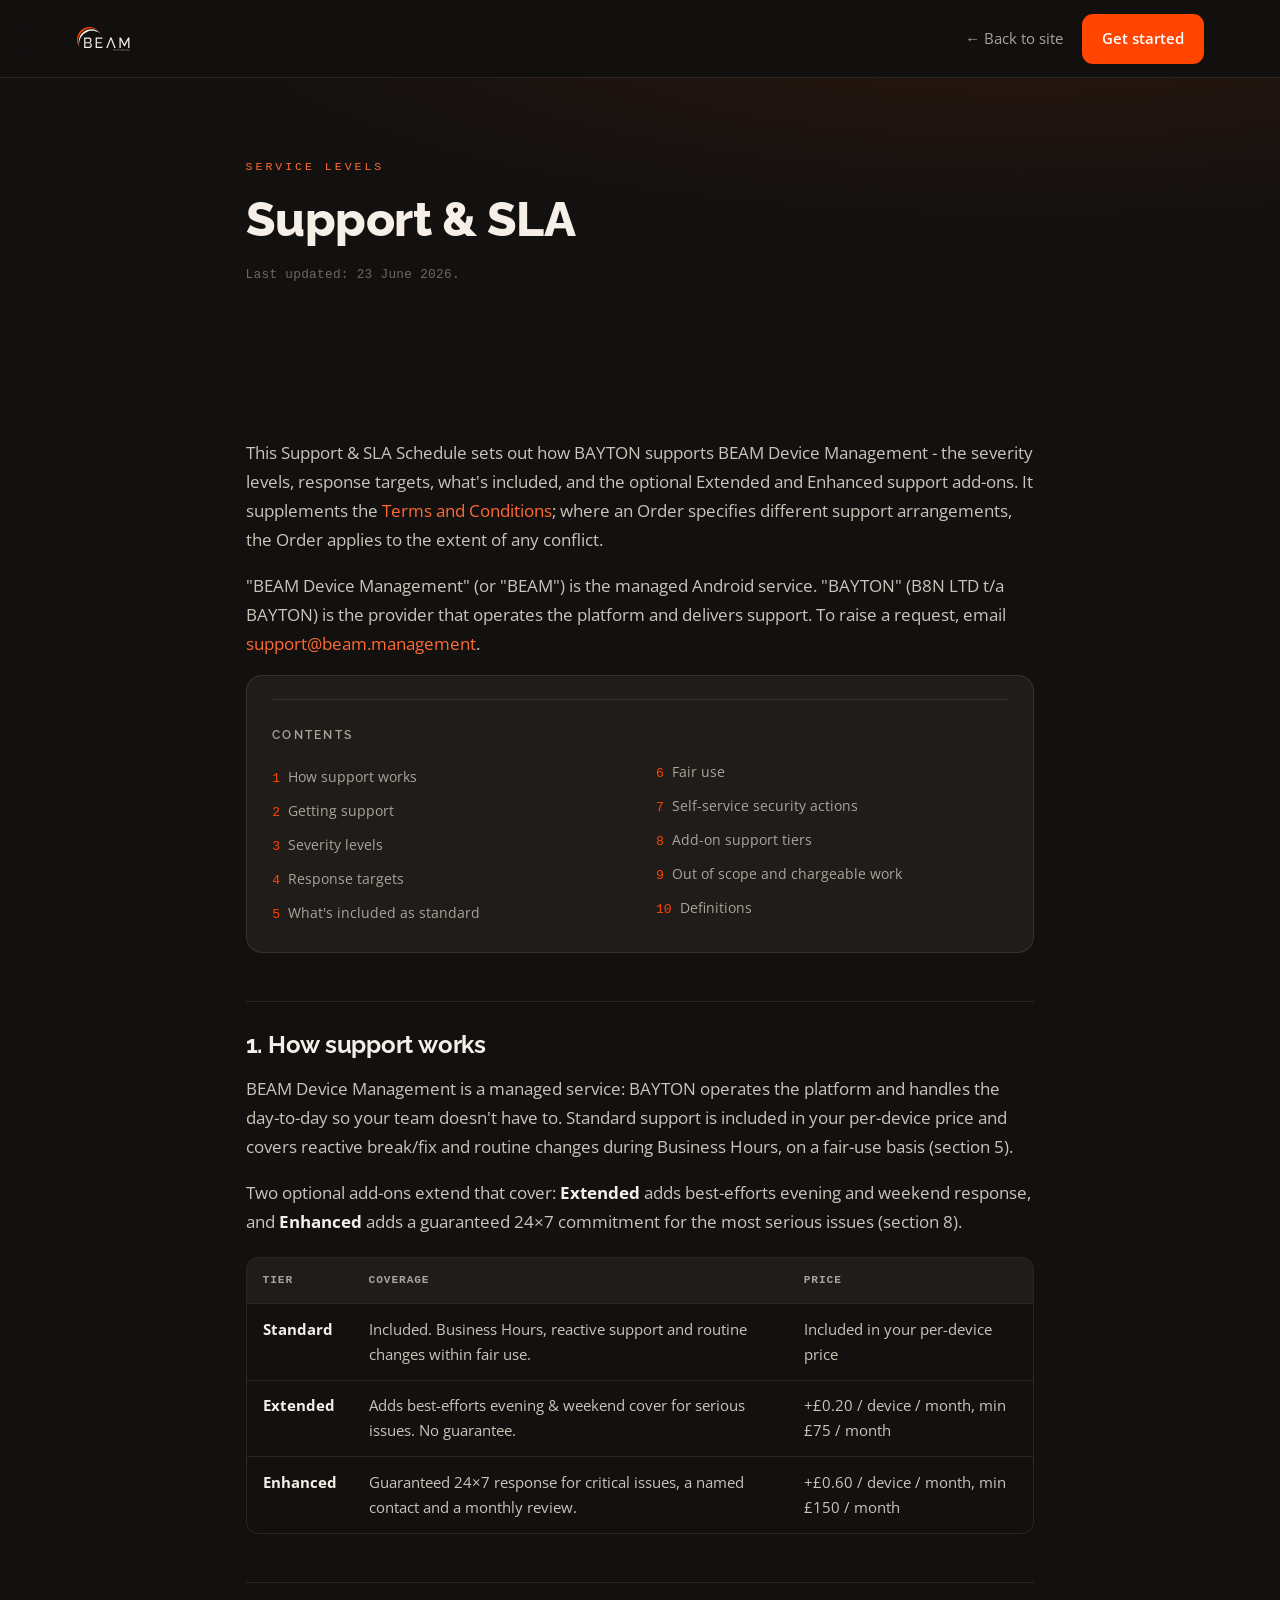
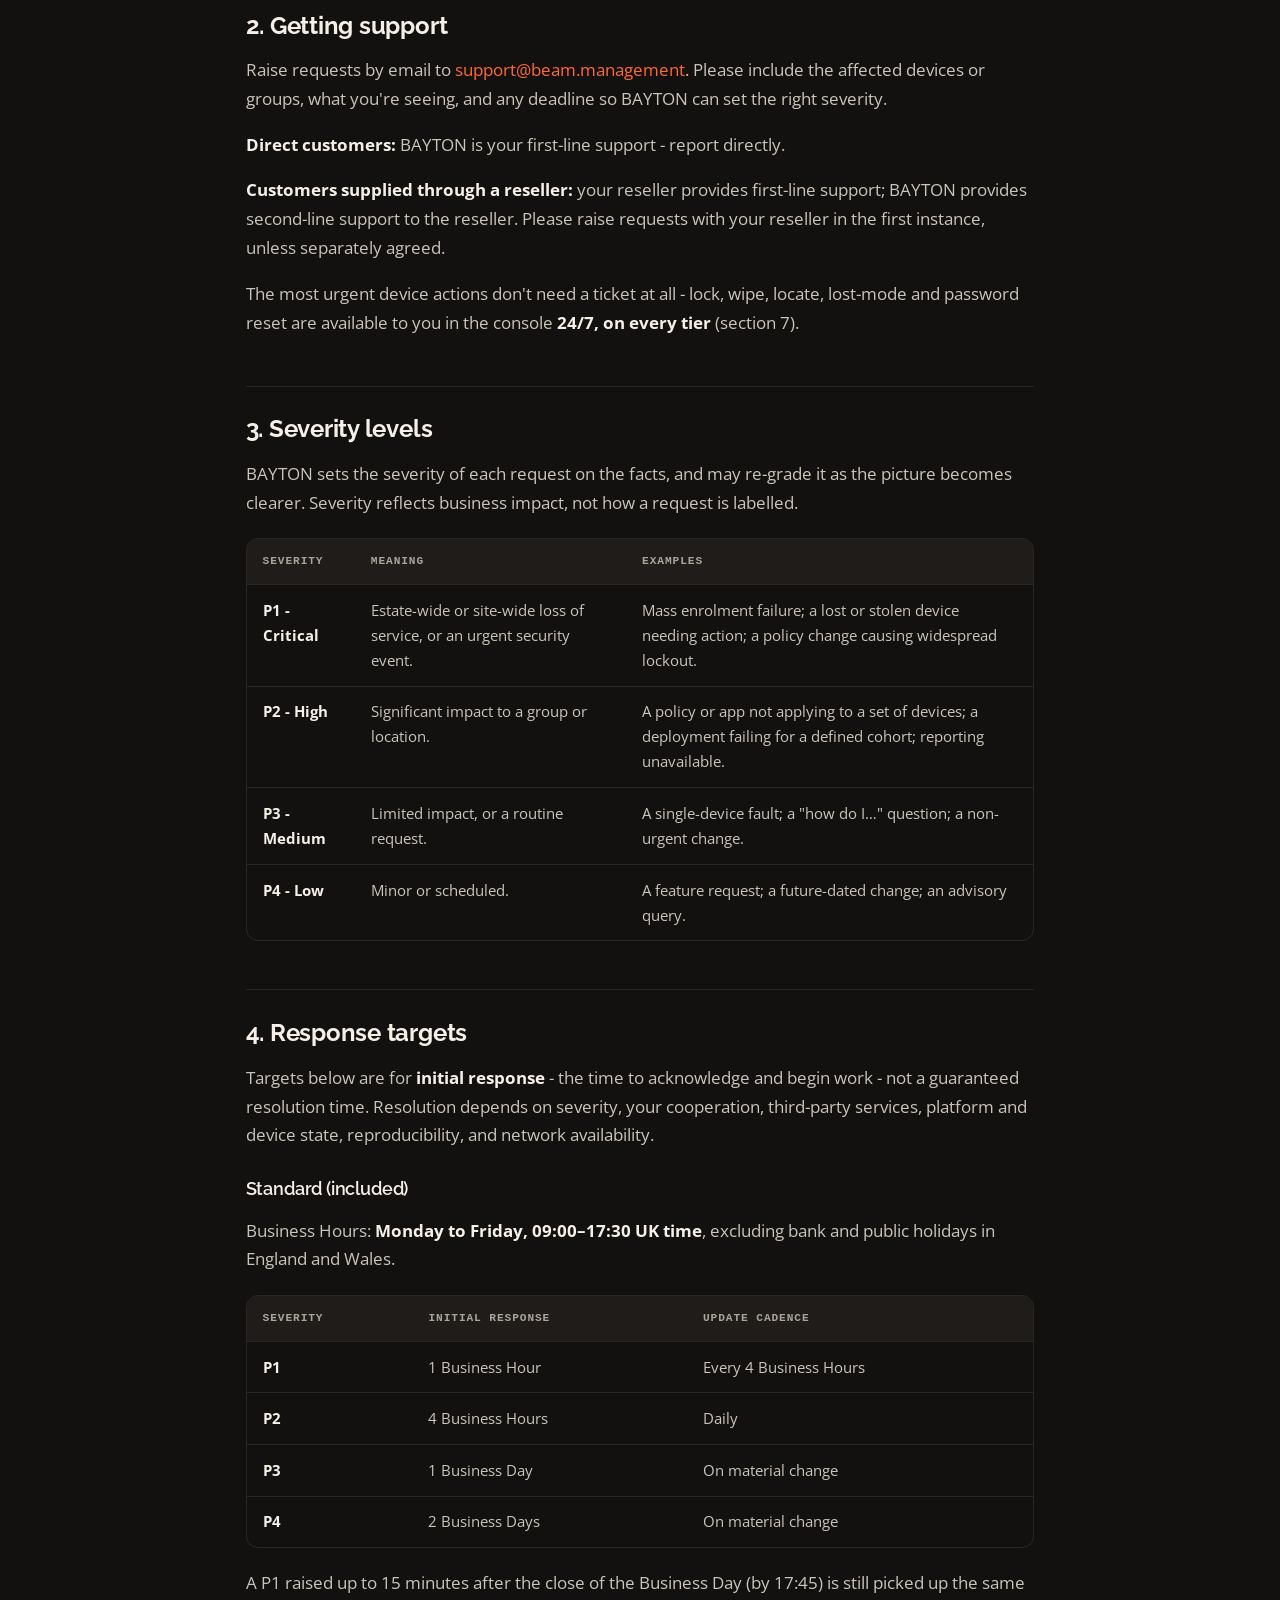
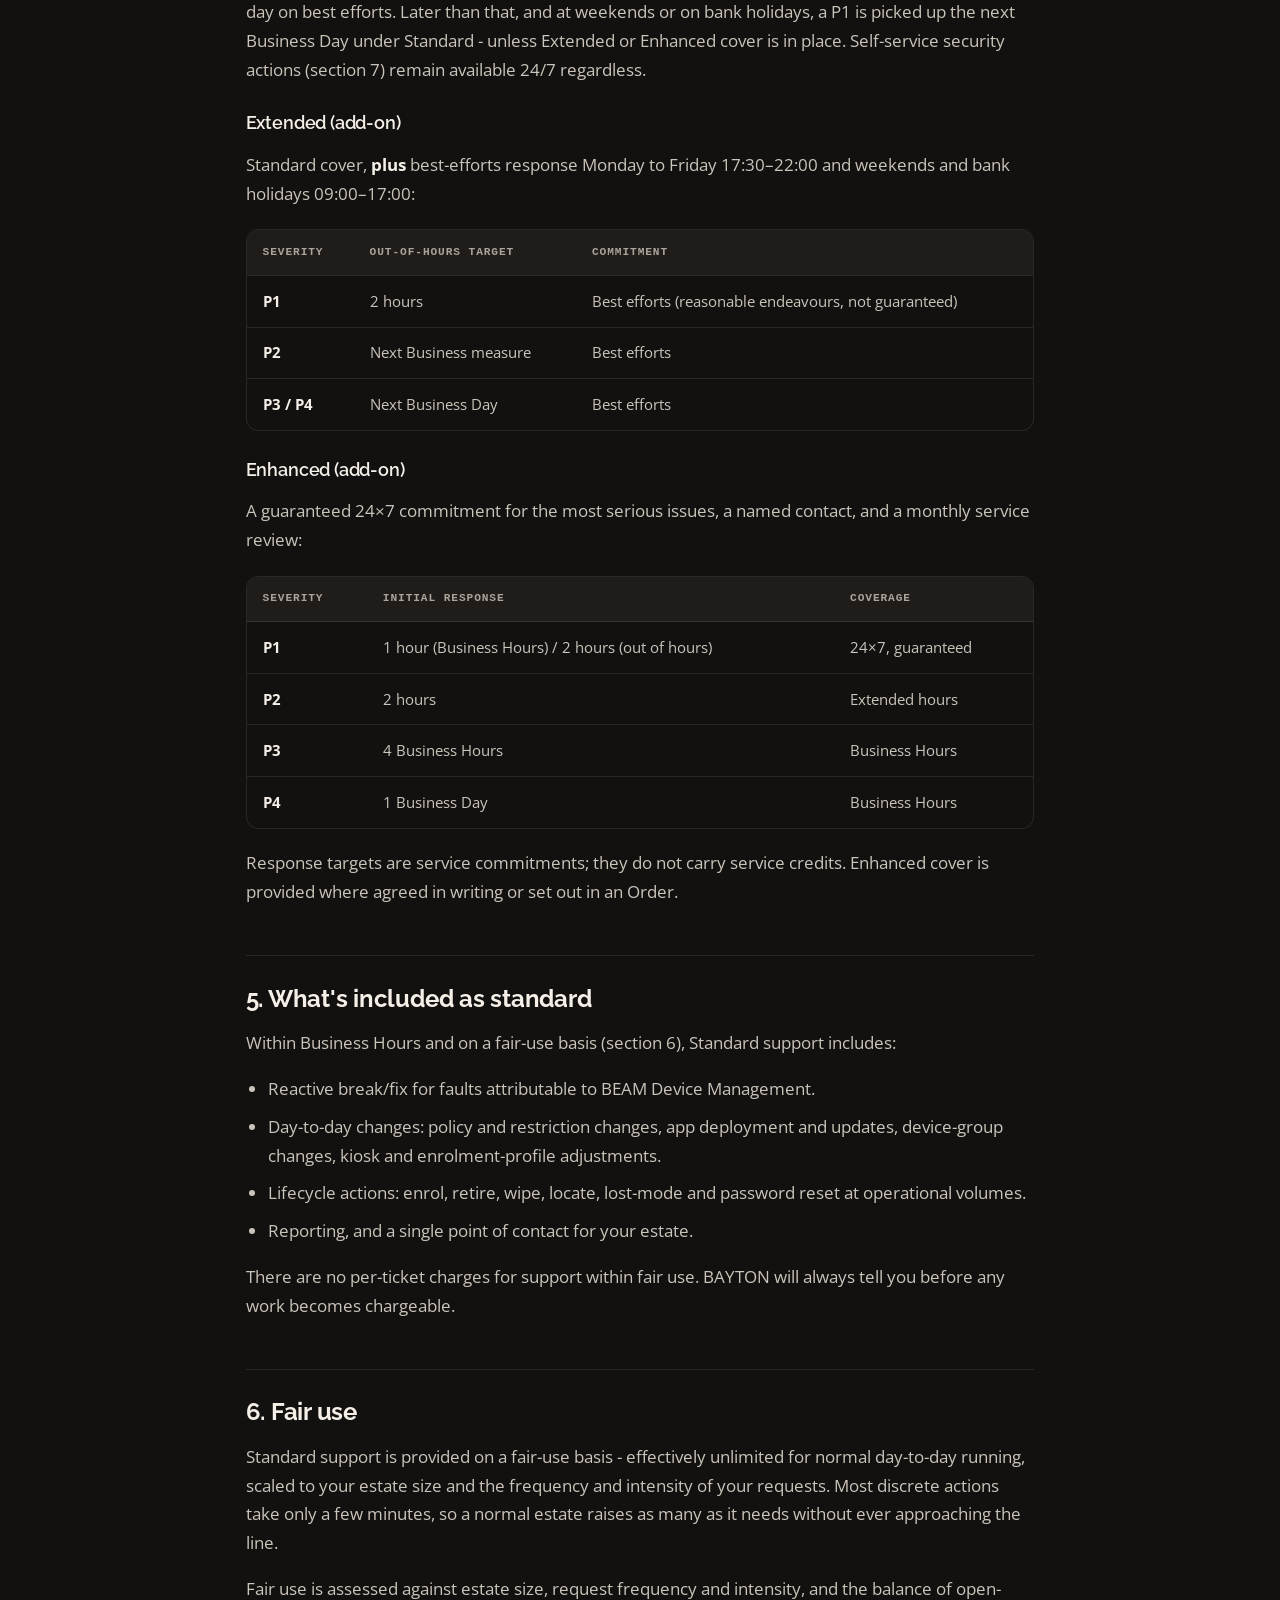
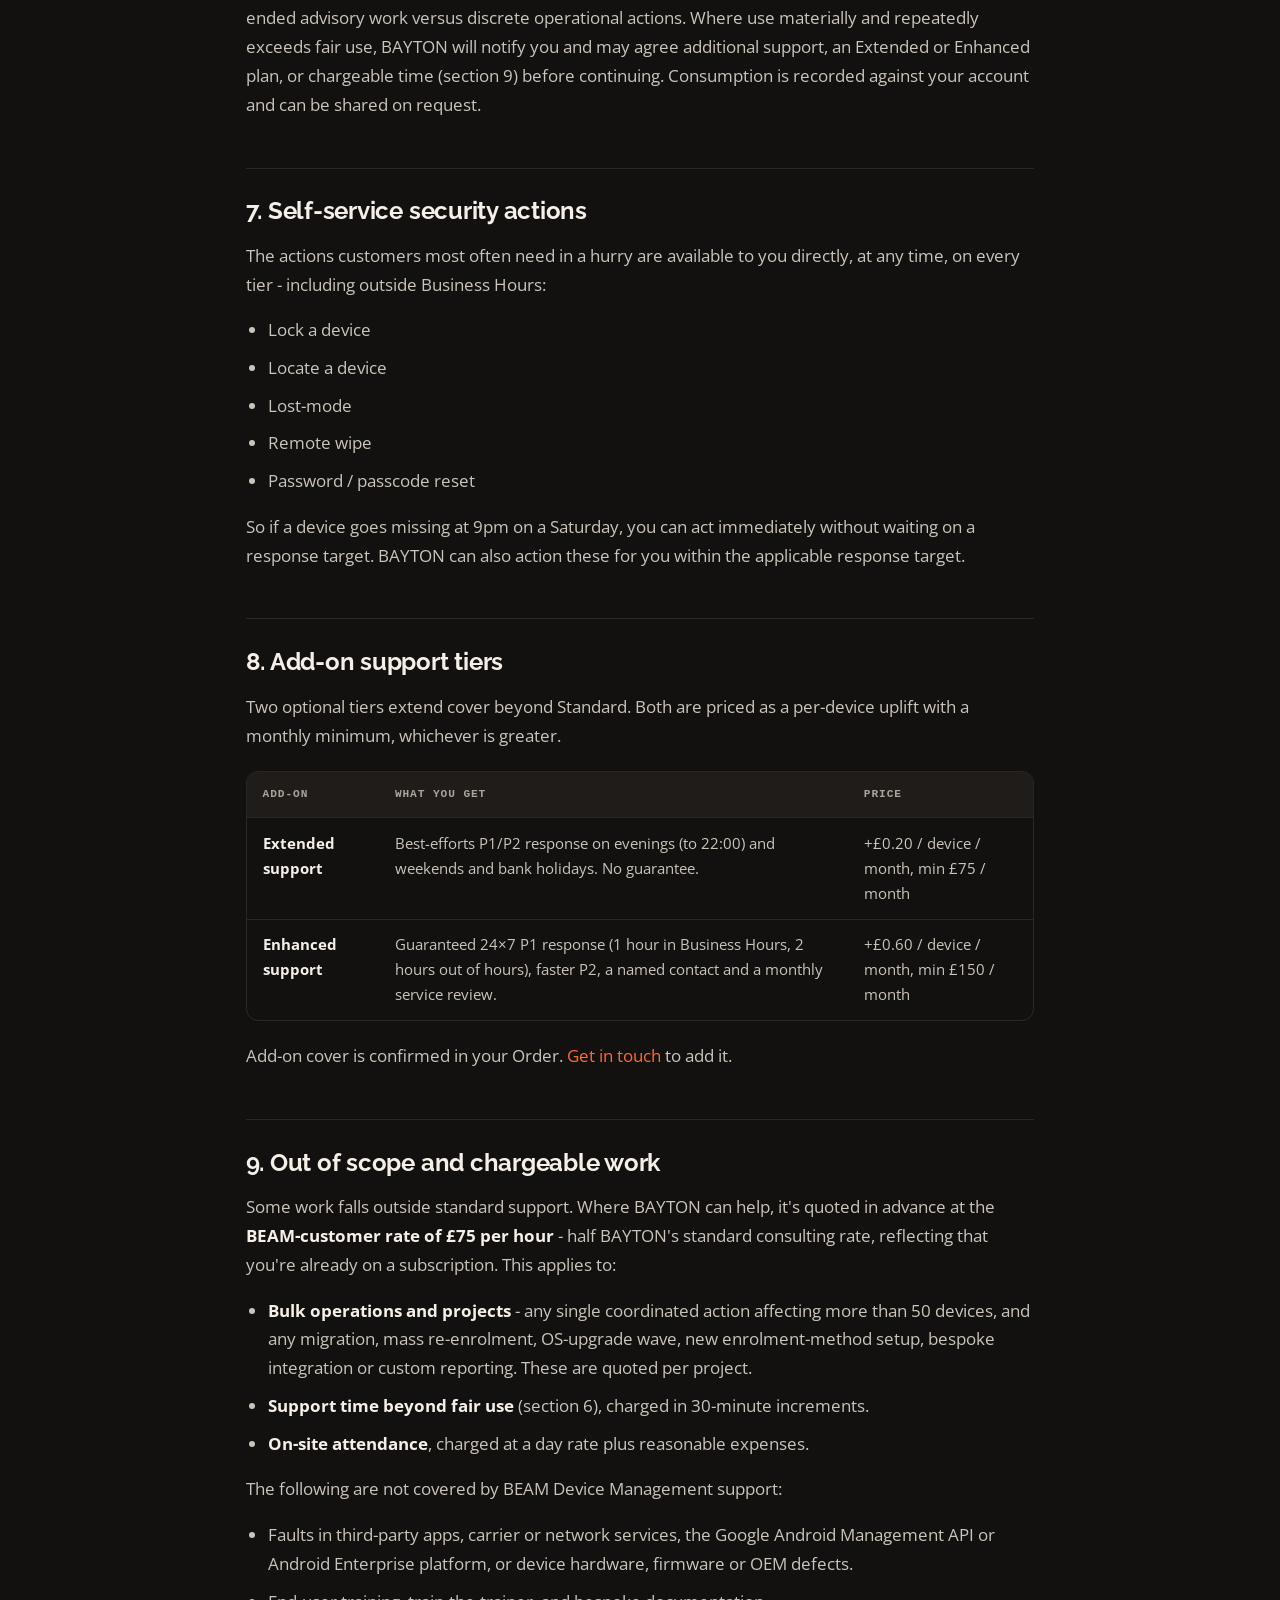
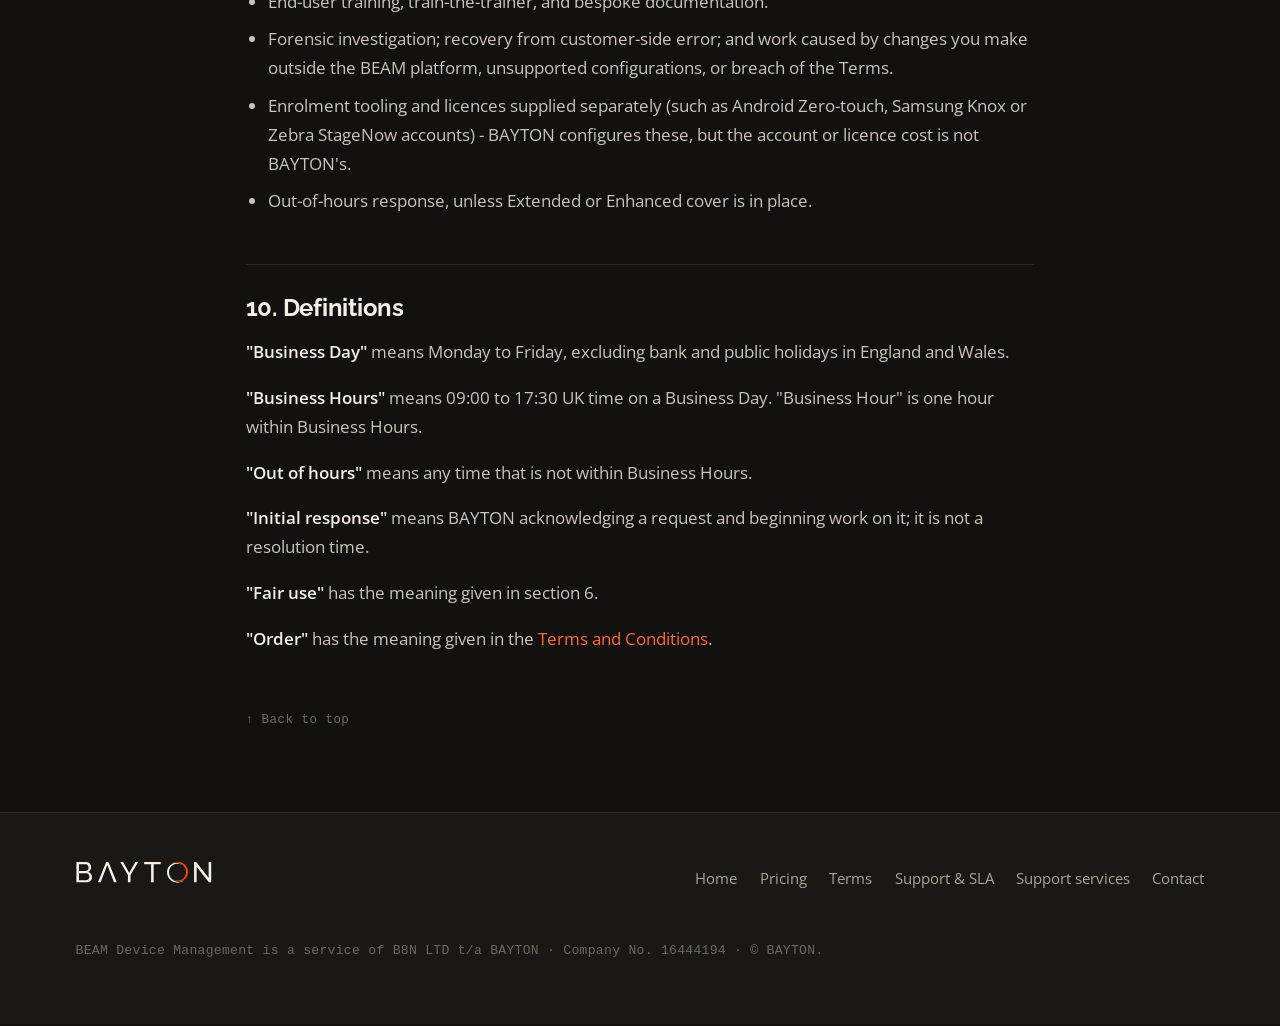
==== sla/index.html @ 59136e3c "Add Support & SLA page; raise pricing ladder; expand Terms clause 13 - New /sla Support & SLA schedu" ====
<!DOCTYPE html>
<html lang="en">
<head>
<meta charset="UTF-8">
<meta name="viewport" content="width=device-width, initial-scale=1">
<title>Support &amp; SLA - BEAM Device Management · BAYTON</title>
<meta name="description" content="Support and service-level commitments for BEAM Device Management - severity levels, response targets, fair use, and the Extended and Enhanced support add-ons provided by B8N LTD t/a BAYTON.">
<link rel="icon" href="/favicon.ico">
<meta name="robots" content="index,follow">
<meta name="theme-color" content="#131110">
<link rel="preconnect" href="https://fonts.googleapis.com">
<link rel="preconnect" href="https://fonts.gstatic.com" crossorigin>
<link href="https://fonts.googleapis.com/css2?family=Raleway:wght@500;600;700;800&family=Open+Sans:wght@400;500;600;700&display=swap" rel="stylesheet">
<link rel="stylesheet" href="/terms.css">
</head>
<body id="top">

<header class="nav">
  <div class="nav-inner">
    <a href="/" class="brand" aria-label="BEAM home">
      <img src="/beam-logo-light.svg" alt="BEAM">
    </a>
    <div class="nav-right">
      <a class="back" href="/">← Back to site</a>
      <a class="btn" href="https://bayton.org/support/">Get started</a>
    </div>
  </div>
</header>

<div class="legal-head">
  <div class="legal">
    <span class="eyebrow">Service levels</span>
    <h1>Support &amp; SLA</h1>
    <p class="updated">Last updated: 23 June 2026.</p>
  </div>
</div>

<main class="legal">

  <div class="intro">
    <p>This Support &amp; SLA Schedule sets out how BAYTON supports BEAM Device Management - the severity levels, response targets, what's included, and the optional Extended and Enhanced support add-ons. It supplements the <a href="/terms">Terms and Conditions</a>; where an Order specifies different support arrangements, the Order applies to the extent of any conflict.</p>
    <p>"BEAM Device Management" (or "BEAM") is the managed Android service. "BAYTON" (B8N LTD t/a BAYTON) is the provider that operates the platform and delivers support. To raise a request, email <a href="mailto:support@beam.management">support@beam.management</a>.</p>
  </div>

  <nav class="toc" id="toc" aria-label="Contents"><h2>Contents</h2><ol id="toc-list"></ol></nav>

  <h2>1. How support works</h2>
  <p>BEAM Device Management is a managed service: BAYTON operates the platform and handles the day-to-day so your team doesn't have to. Standard support is included in your per-device price and covers reactive break/fix and routine changes during Business Hours, on a fair-use basis (section 5).</p>
  <p>Two optional add-ons extend that cover: <strong>Extended</strong> adds best-efforts evening and weekend response, and <strong>Enhanced</strong> adds a guaranteed 24×7 commitment for the most serious issues (section 8).</p>
  <div class="table-scroll">
    <table>
      <thead><tr><th>Tier</th><th>Coverage</th><th>Price</th></tr></thead>
      <tbody>
        <tr><td><strong>Standard</strong></td><td>Included. Business Hours, reactive support and routine changes within fair use.</td><td>Included in your per-device price</td></tr>
        <tr><td><strong>Extended</strong></td><td>Adds best-efforts evening &amp; weekend cover for serious issues. No guarantee.</td><td>+£0.20 / device / month, min £75 / month</td></tr>
        <tr><td><strong>Enhanced</strong></td><td>Guaranteed 24×7 response for critical issues, a named contact and a monthly review.</td><td>+£0.60 / device / month, min £150 / month</td></tr>
      </tbody>
    </table>
  </div>

  <h2>2. Getting support</h2>
  <p>Raise requests by email to <a href="mailto:support@beam.management">support@beam.management</a>. Please include the affected devices or groups, what you're seeing, and any deadline so BAYTON can set the right severity.</p>
  <p><strong>Direct customers:</strong> BAYTON is your first-line support - report directly.</p>
  <p><strong>Customers supplied through a reseller:</strong> your reseller provides first-line support; BAYTON provides second-line support to the reseller. Please raise requests with your reseller in the first instance, unless separately agreed.</p>
  <p>The most urgent device actions don't need a ticket at all - lock, wipe, locate, lost-mode and password reset are available to you in the console <strong>24/7, on every tier</strong> (section 7).</p>

  <h2>3. Severity levels</h2>
  <p>BAYTON sets the severity of each request on the facts, and may re-grade it as the picture becomes clearer. Severity reflects business impact, not how a request is labelled.</p>
  <div class="table-scroll">
    <table>
      <thead><tr><th>Severity</th><th>Meaning</th><th>Examples</th></tr></thead>
      <tbody>
        <tr><td><strong>P1 - Critical</strong></td><td>Estate-wide or site-wide loss of service, or an urgent security event.</td><td>Mass enrolment failure; a lost or stolen device needing action; a policy change causing widespread lockout.</td></tr>
        <tr><td><strong>P2 - High</strong></td><td>Significant impact to a group or location.</td><td>A policy or app not applying to a set of devices; a deployment failing for a defined cohort; reporting unavailable.</td></tr>
        <tr><td><strong>P3 - Medium</strong></td><td>Limited impact, or a routine request.</td><td>A single-device fault; a "how do I…" question; a non-urgent change.</td></tr>
        <tr><td><strong>P4 - Low</strong></td><td>Minor or scheduled.</td><td>A feature request; a future-dated change; an advisory query.</td></tr>
      </tbody>
    </table>
  </div>

  <h2>4. Response targets</h2>
  <p>Targets below are for <strong>initial response</strong> - the time to acknowledge and begin work - not a guaranteed resolution time. Resolution depends on severity, your cooperation, third-party services, platform and device state, reproducibility, and network availability.</p>

  <h3>Standard (included)</h3>
  <p>Business Hours: <strong>Monday to Friday, 09:00–17:30 UK time</strong>, excluding bank and public holidays in England and Wales.</p>
  <div class="table-scroll">
    <table>
      <thead><tr><th>Severity</th><th>Initial response</th><th>Update cadence</th></tr></thead>
      <tbody>
        <tr><td><strong>P1</strong></td><td>1 Business Hour</td><td>Every 4 Business Hours</td></tr>
        <tr><td><strong>P2</strong></td><td>4 Business Hours</td><td>Daily</td></tr>
        <tr><td><strong>P3</strong></td><td>1 Business Day</td><td>On material change</td></tr>
        <tr><td><strong>P4</strong></td><td>2 Business Days</td><td>On material change</td></tr>
      </tbody>
    </table>
  </div>
  <p>A P1 raised up to 15 minutes after the close of the Business Day (by 17:45) is still picked up the same day on best efforts. Later than that, and at weekends or on bank holidays, a P1 is picked up the next Business Day under Standard - unless Extended or Enhanced cover is in place. Self-service security actions (section 7) remain available 24/7 regardless.</p>

  <h3>Extended (add-on)</h3>
  <p>Standard cover, <strong>plus</strong> best-efforts response Monday to Friday 17:30–22:00 and weekends and bank holidays 09:00–17:00:</p>
  <div class="table-scroll">
    <table>
      <thead><tr><th>Severity</th><th>Out-of-hours target</th><th>Commitment</th></tr></thead>
      <tbody>
        <tr><td><strong>P1</strong></td><td>2 hours</td><td>Best efforts (reasonable endeavours, not guaranteed)</td></tr>
        <tr><td><strong>P2</strong></td><td>Next Business measure</td><td>Best efforts</td></tr>
        <tr><td><strong>P3 / P4</strong></td><td>Next Business Day</td><td>Best efforts</td></tr>
      </tbody>
    </table>
  </div>

  <h3>Enhanced (add-on)</h3>
  <p>A guaranteed 24×7 commitment for the most serious issues, a named contact, and a monthly service review:</p>
  <div class="table-scroll">
    <table>
      <thead><tr><th>Severity</th><th>Initial response</th><th>Coverage</th></tr></thead>
      <tbody>
        <tr><td><strong>P1</strong></td><td>1 hour (Business Hours) / 2 hours (out of hours)</td><td>24×7, guaranteed</td></tr>
        <tr><td><strong>P2</strong></td><td>2 hours</td><td>Extended hours</td></tr>
        <tr><td><strong>P3</strong></td><td>4 Business Hours</td><td>Business Hours</td></tr>
        <tr><td><strong>P4</strong></td><td>1 Business Day</td><td>Business Hours</td></tr>
      </tbody>
    </table>
  </div>
  <p>Response targets are service commitments; they do not carry service credits. Enhanced cover is provided where agreed in writing or set out in an Order.</p>

  <h2>5. What's included as standard</h2>
  <p>Within Business Hours and on a fair-use basis (section 6), Standard support includes:</p>
  <ul>
    <li>Reactive break/fix for faults attributable to BEAM Device Management.</li>
    <li>Day-to-day changes: policy and restriction changes, app deployment and updates, device-group changes, kiosk and enrolment-profile adjustments.</li>
    <li>Lifecycle actions: enrol, retire, wipe, locate, lost-mode and password reset at operational volumes.</li>
    <li>Reporting, and a single point of contact for your estate.</li>
  </ul>
  <p>There are no per-ticket charges for support within fair use. BAYTON will always tell you before any work becomes chargeable.</p>

  <h2>6. Fair use</h2>
  <p>Standard support is provided on a fair-use basis - effectively unlimited for normal day-to-day running, scaled to your estate size and the frequency and intensity of your requests. Most discrete actions take only a few minutes, so a normal estate raises as many as it needs without ever approaching the line.</p>
  <p>Fair use is assessed against estate size, request frequency and intensity, and the balance of open-ended advisory work versus discrete operational actions. Where use materially and repeatedly exceeds fair use, BAYTON will notify you and may agree additional support, an Extended or Enhanced plan, or chargeable time (section 9) before continuing. Consumption is recorded against your account and can be shared on request.</p>

  <h2>7. Self-service security actions</h2>
  <p>The actions customers most often need in a hurry are available to you directly, at any time, on every tier - including outside Business Hours:</p>
  <ul>
    <li>Lock a device</li>
    <li>Locate a device</li>
    <li>Lost-mode</li>
    <li>Remote wipe</li>
    <li>Password / passcode reset</li>
  </ul>
  <p>So if a device goes missing at 9pm on a Saturday, you can act immediately without waiting on a response target. BAYTON can also action these for you within the applicable response target.</p>

  <h2>8. Add-on support tiers</h2>
  <p>Two optional tiers extend cover beyond Standard. Both are priced as a per-device uplift with a monthly minimum, whichever is greater.</p>
  <div class="table-scroll">
    <table>
      <thead><tr><th>Add-on</th><th>What you get</th><th>Price</th></tr></thead>
      <tbody>
        <tr><td><strong>Extended support</strong></td><td>Best-efforts P1/P2 response on evenings (to 22:00) and weekends and bank holidays. No guarantee.</td><td>+£0.20 / device / month, min £75 / month</td></tr>
        <tr><td><strong>Enhanced support</strong></td><td>Guaranteed 24×7 P1 response (1 hour in Business Hours, 2 hours out of hours), faster P2, a named contact and a monthly service review.</td><td>+£0.60 / device / month, min £150 / month</td></tr>
      </tbody>
    </table>
  </div>
  <p>Add-on cover is confirmed in your Order. <a href="https://bayton.org/support/">Get in touch</a> to add it.</p>

  <h2>9. Out of scope and chargeable work</h2>
  <p>Some work falls outside standard support. Where BAYTON can help, it's quoted in advance at the <strong>BEAM-customer rate of £75 per hour</strong> - half BAYTON's standard consulting rate, reflecting that you're already on a subscription. This applies to:</p>
  <ul>
    <li><strong>Bulk operations and projects</strong> - any single coordinated action affecting more than 50 devices, and any migration, mass re-enrolment, OS-upgrade wave, new enrolment-method setup, bespoke integration or custom reporting. These are quoted per project.</li>
    <li><strong>Support time beyond fair use</strong> (section 6), charged in 30-minute increments.</li>
    <li><strong>On-site attendance</strong>, charged at a day rate plus reasonable expenses.</li>
  </ul>
  <p>The following are not covered by BEAM Device Management support:</p>
  <ul>
    <li>Faults in third-party apps, carrier or network services, the Google Android Management API or Android Enterprise platform, or device hardware, firmware or OEM defects.</li>
    <li>End-user training, train-the-trainer, and bespoke documentation.</li>
    <li>Forensic investigation; recovery from customer-side error; and work caused by changes you make outside the BEAM platform, unsupported configurations, or breach of the Terms.</li>
    <li>Enrolment tooling and licences supplied separately (such as Android Zero-touch, Samsung Knox or Zebra StageNow accounts) - BAYTON configures these, but the account or licence cost is not BAYTON's.</li>
    <li>Out-of-hours response, unless Extended or Enhanced cover is in place.</li>
  </ul>

  <h2>10. Definitions</h2>
  <p class="def"><dfn>"Business Day"</dfn> means Monday to Friday, excluding bank and public holidays in England and Wales.</p>
  <p class="def"><dfn>"Business Hours"</dfn> means 09:00 to 17:30 UK time on a Business Day. "Business Hour" is one hour within Business Hours.</p>
  <p class="def"><dfn>"Out of hours"</dfn> means any time that is not within Business Hours.</p>
  <p class="def"><dfn>"Initial response"</dfn> means BAYTON acknowledging a request and beginning work on it; it is not a resolution time.</p>
  <p class="def"><dfn>"Fair use"</dfn> has the meaning given in section 6.</p>
  <p class="def"><dfn>"Order"</dfn> has the meaning given in the <a href="/terms">Terms and Conditions</a>.</p>

  <a href="#top" class="toplink">↑ Back to top</a>

</main>

<footer>
  <div class="wrap foot-inner">
    <a href="https://bayton.org" aria-label="BAYTON"><img class="wm" src="/bayton-wordmark.svg" alt="BAYTON"></a>
    <nav class="foot-links">
      <a href="/">Home</a>
      <a href="/#pricing">Pricing</a>
      <a href="/terms">Terms</a>
      <a href="/sla">Support &amp; SLA</a>
      <a href="https://bayton.org/support/">Support services</a>
      <a href="https://bayton.org/contact/">Contact</a>
    </nav>
    <p class="foot-note">BEAM Device Management is a service of B8N LTD t/a BAYTON · Company No. 16444194 · © BAYTON.</p>
  </div>
</footer>
<script>
  // Build table of contents from section headings
  (function(){
    var list = document.getElementById('toc-list');
    if(!list) return;
    var heads = document.querySelectorAll('main.legal > h2');
    var frag = document.createDocumentFragment();
    heads.forEach(function(h){
      var m = h.textContent.match(/^(\d+)\.\s*(.*)$/);
      if(!m) return;
      h.id = 's' + m[1];
      var li = document.createElement('li');
      var a = document.createElement('a');
      a.href = '#s' + m[1];
      a.innerHTML = '<span class="n">' + m[1] + '</span>' + m[2];
      li.appendChild(a);
      frag.appendChild(li);
    });
    list.appendChild(frag);
  })();
</script>
</body>
</html>
---- terms.css ----
:root{
    --canvas:#131110; --canvas-2:#1a1715; --surface:#201c19; --surface-2:#2a2521;
    --line:rgba(245,239,232,.10); --line-2:rgba(245,239,232,.18);
    --ink:#f5efe8; --read:#cbc4ba; --ink-dim:#aba49b; --ink-faint:#6f685f;
    --orange:#ff4500; --orange-2:#ff6a33; --orange-lo:#c0360a;
    --display:"Raleway",-apple-system,BlinkMacSystemFont,"Segoe UI",sans-serif;
    --ui:"Open Sans",-apple-system,BlinkMacSystemFont,"Segoe UI",Roboto,Helvetica,Arial,sans-serif;
    --mono:ui-monospace,"SFMono-Regular","Cascadia Code",Menlo,Consolas,monospace;
    --max:1180px; --ease:cubic-bezier(.22,.61,.36,1);
  }
  *{box-sizing:border-box}
  html{scroll-behavior:smooth}
  body{margin:0;background:var(--canvas);color:var(--read);font-family:var(--ui);font-size:17px;line-height:1.7;-webkit-font-smoothing:antialiased;overflow-x:hidden}
  a{color:var(--orange-2);text-decoration:none}
  a:hover{text-decoration:underline}
  h1,h2,h3{font-family:var(--display);color:var(--ink);line-height:1.15;margin:0;letter-spacing:-.01em}
  .wrap{max-width:var(--max);margin:0 auto;padding:0 1.6rem}

  /* Nav */
  header.nav{position:sticky;top:0;z-index:40;background:rgba(19,17,16,.82);backdrop-filter:blur(14px) saturate(140%);border-bottom:1px solid var(--line)}
  .nav-inner{max-width:var(--max);margin:0 auto;padding:.85rem 1.6rem;display:flex;align-items:center;gap:1rem}
  .brand{display:flex;align-items:center;gap:.7rem}
  .brand img{height:26px;width:auto;display:block}
  .brand .by{font-family:var(--mono);font-size:.62rem;letter-spacing:.2em;text-transform:uppercase;color:var(--ink-faint);border-left:1px solid var(--line-2);padding-left:.7rem}
  .nav-right{margin-left:auto;display:flex;align-items:center;gap:.4rem}
  .nav-right a.back{font-size:.92rem;color:var(--ink-dim);padding:.5rem .8rem;border-radius:9px}
  .nav-right a.back:hover{color:var(--ink);background:var(--surface);text-decoration:none}
  .btn{display:inline-flex;align-items:center;gap:.5rem;font-family:var(--ui);font-weight:600;font-size:.95rem;padding:.7rem 1.2rem;border-radius:11px;border:1px solid transparent;background:var(--orange);color:#fff;transition:background .15s}
  .btn:hover{background:var(--orange-lo);text-decoration:none}

  /* Header block */
  .legal-head{padding:3.5rem 0 1.5rem;background:radial-gradient(120% 120% at 80% -20%,rgba(255,69,0,.10),transparent 55%)}
  .eyebrow{font-family:var(--mono);font-size:.72rem;letter-spacing:.26em;text-transform:uppercase;color:var(--orange-2)}
  h1{font-size:clamp(2rem,4.5vw,3rem);font-weight:800;margin:.8rem 0 .6rem}
  .updated{font-family:var(--mono);font-size:.8rem;color:var(--ink-faint);letter-spacing:.02em}

  /* Layout */
  .legal{max-width:840px;margin:0 auto;padding:1rem 1.6rem 5rem}
  .intro p{margin:1.05rem 0}
  .legal p{margin:1.05rem 0}
  .legal h2{font-size:1.5rem;font-weight:700;margin:3rem 0 1rem;padding-top:1.8rem;border-top:1px solid var(--line);scroll-margin-top:80px}
  .legal h3{font-size:1.12rem;font-weight:600;color:var(--ink);margin:1.8rem 0 .6rem;scroll-margin-top:80px}
  .legal ol,.legal ul{margin:1rem 0;padding-left:1.4rem}
  .legal li{margin:.55rem 0}
  .legal strong{color:var(--ink);font-weight:700}
  .def{margin:.9rem 0}
  .def dfn{font-style:normal;color:var(--ink);font-weight:600}

  /* Table */
  .table-scroll{overflow-x:auto;margin:1.3rem 0;border:1px solid var(--line);border-radius:12px}
  table{border-collapse:collapse;width:100%;min-width:560px;font-size:.92rem}
  th,td{text-align:left;padding:.8rem 1rem;border-bottom:1px solid var(--line);vertical-align:top}
  th{font-family:var(--mono);font-size:.7rem;letter-spacing:.08em;text-transform:uppercase;color:var(--ink-dim);background:var(--surface)}
  tr:last-child td{border-bottom:0}
  td strong{color:var(--ink)}

  /* TOC */
  .toc{background:var(--surface);border:1px solid var(--line);border-radius:16px;padding:1.4rem 1.6rem;margin:0 0 2.5rem}
  .toc h2{font-family:var(--display);font-size:.78rem;letter-spacing:.18em;text-transform:uppercase;color:var(--ink-dim);margin:0 0 .9rem;font-weight:600}
  .toc ol{list-style:none;margin:0;padding:0;columns:2;column-gap:2rem}
  .toc li{margin:.32rem 0;break-inside:avoid}
  .toc a{color:var(--ink-dim);font-size:.9rem}
  .toc a:hover{color:var(--orange-2)}
  .toc a .n{font-family:var(--mono);color:var(--orange);margin-right:.5rem;font-size:.82rem}

  /* Footer */
  footer{border-top:1px solid var(--line);padding:3rem 0;background:var(--canvas-2)}
  .foot-inner{display:flex;flex-wrap:wrap;gap:2rem;align-items:center;justify-content:space-between}
  .foot-inner img.wm{width:150px;height:34px;display:block}
  .foot-links{display:flex;gap:1.4rem;flex-wrap:wrap;font-size:.92rem}
  .foot-links a{color:var(--ink-dim)}
  .foot-links a:hover{color:var(--ink);text-decoration:none}
  .foot-note{width:100%;color:var(--ink-faint);font-size:.82rem;font-family:var(--mono);letter-spacing:.02em}

  .toplink{display:inline-block;margin-top:2.5rem;font-family:var(--mono);font-size:.78rem;letter-spacing:.04em;color:var(--ink-faint)}
  .toplink:hover{color:var(--orange-2);text-decoration:none}

  @media (max-width:640px){
    body{font-size:16px}
    .nav-right a.back{display:none}
    .toc ol{columns:1}
  }
  @media (prefers-reduced-motion:reduce){html{scroll-behavior:auto}}
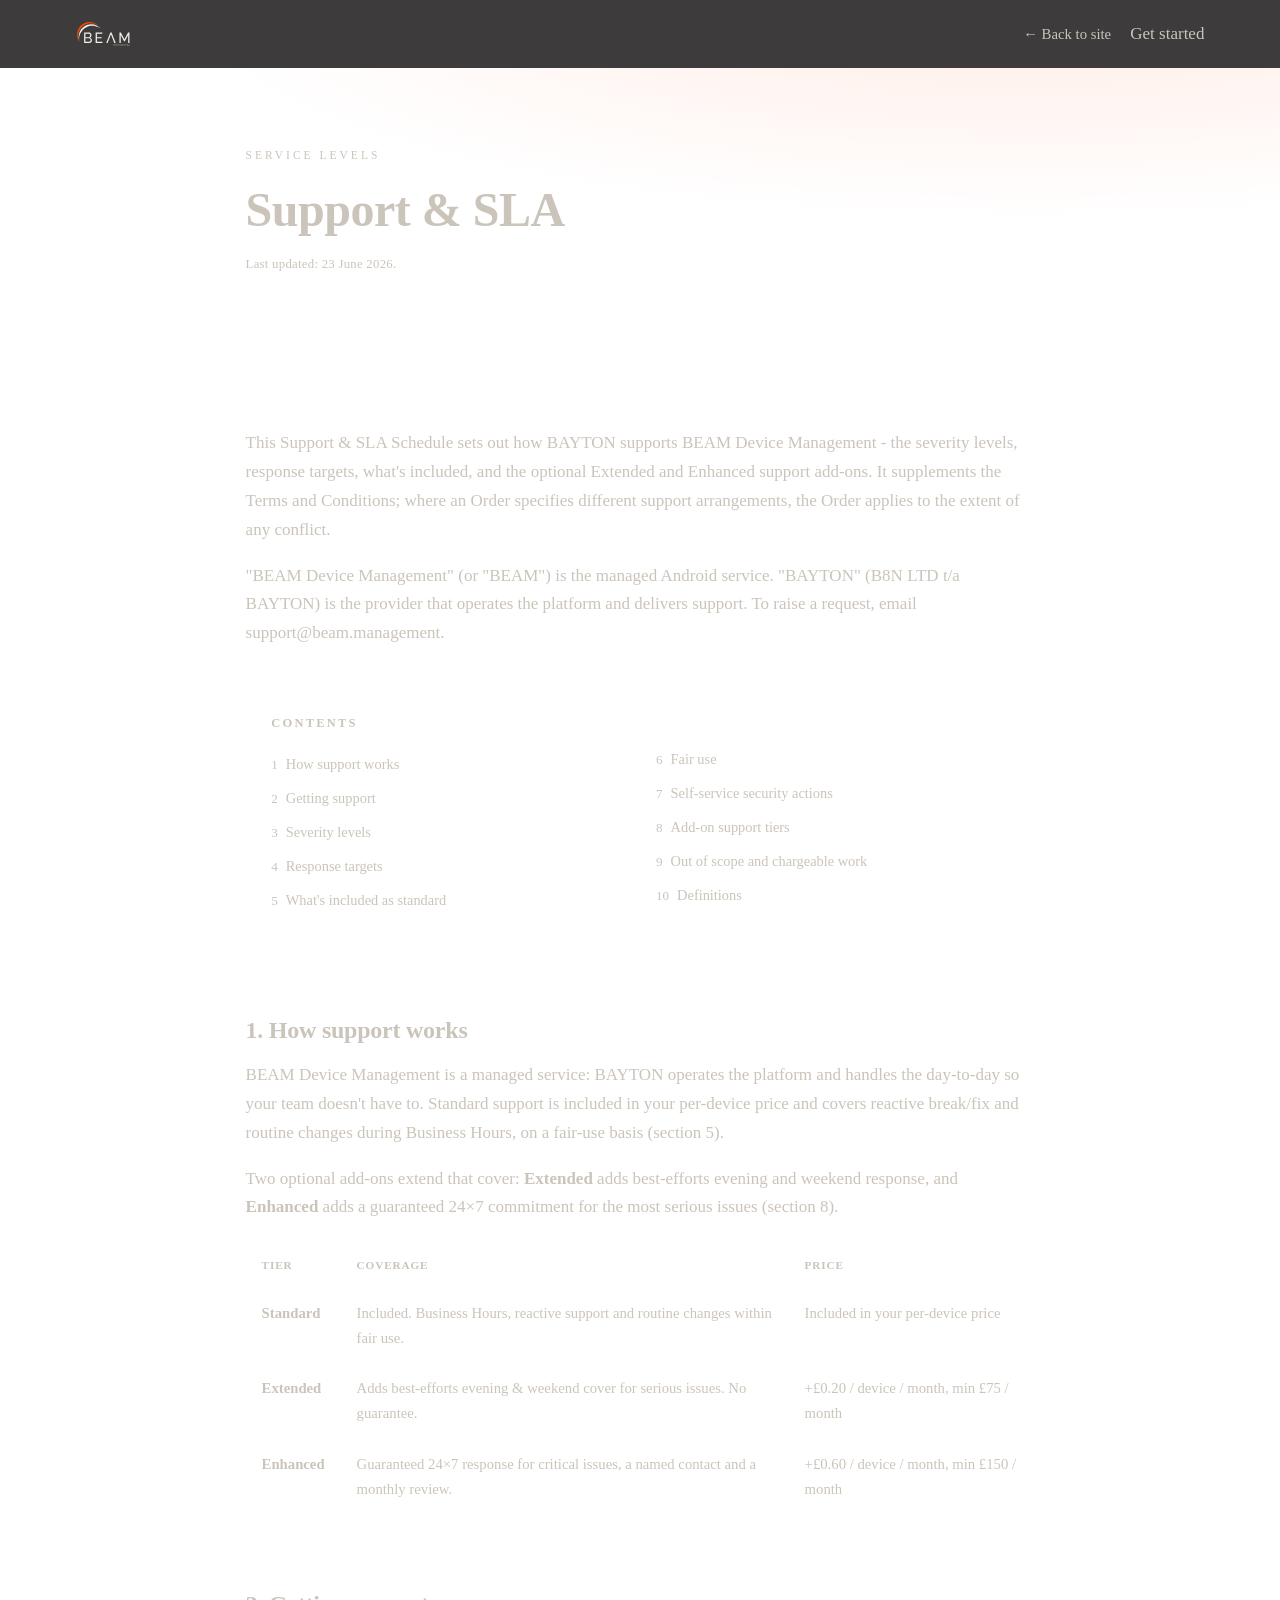
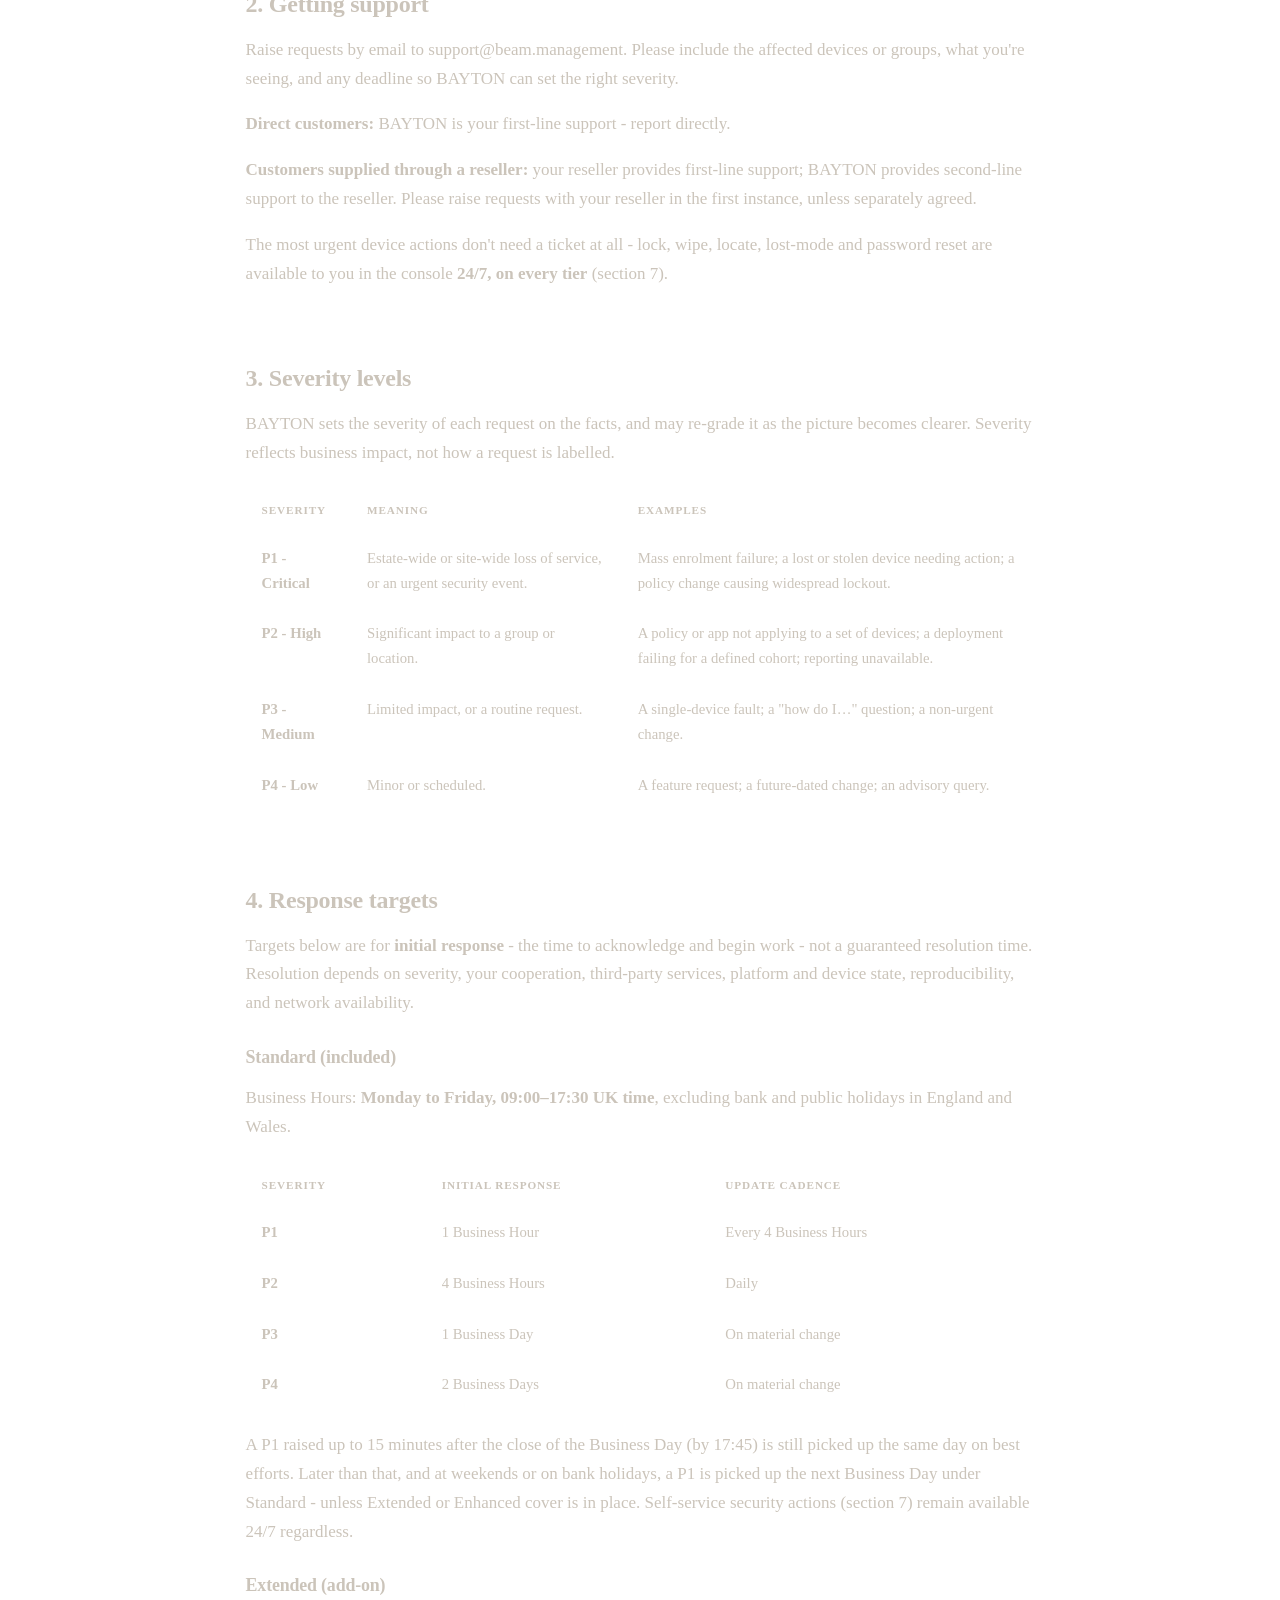
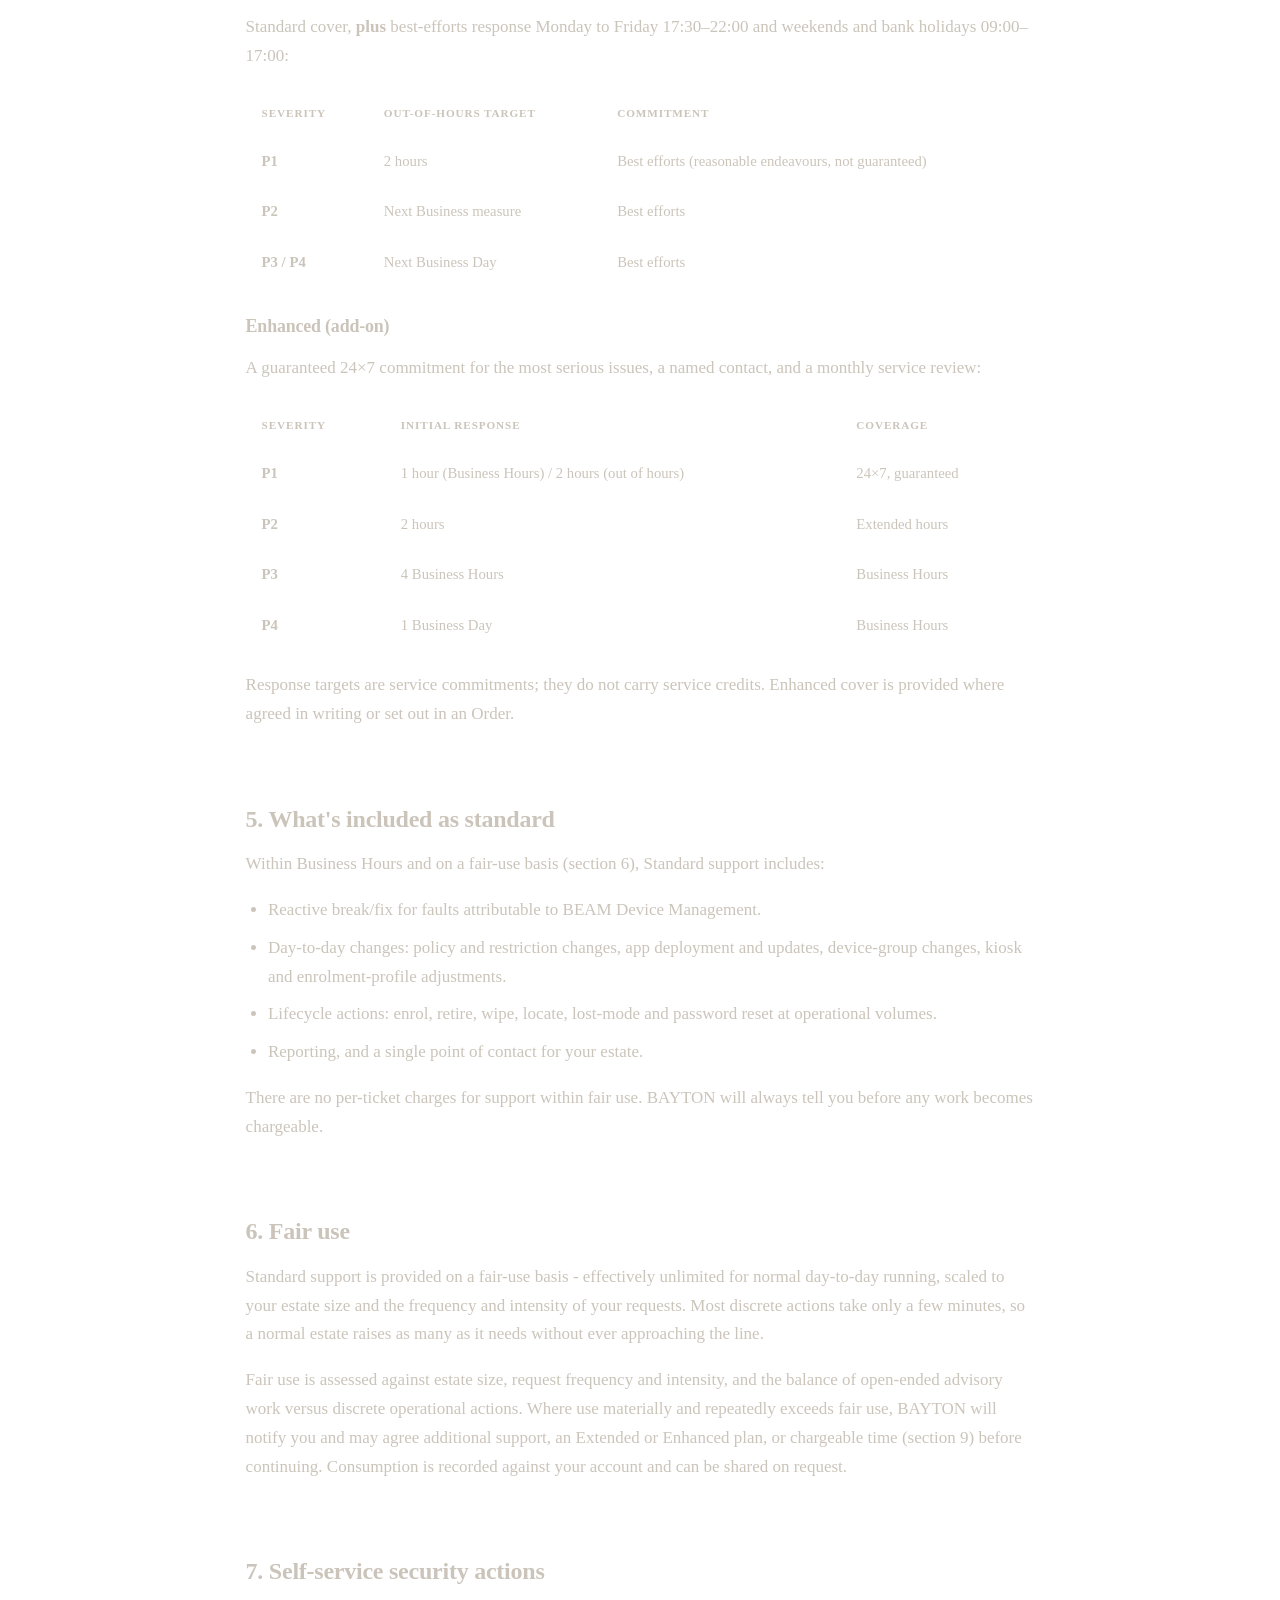
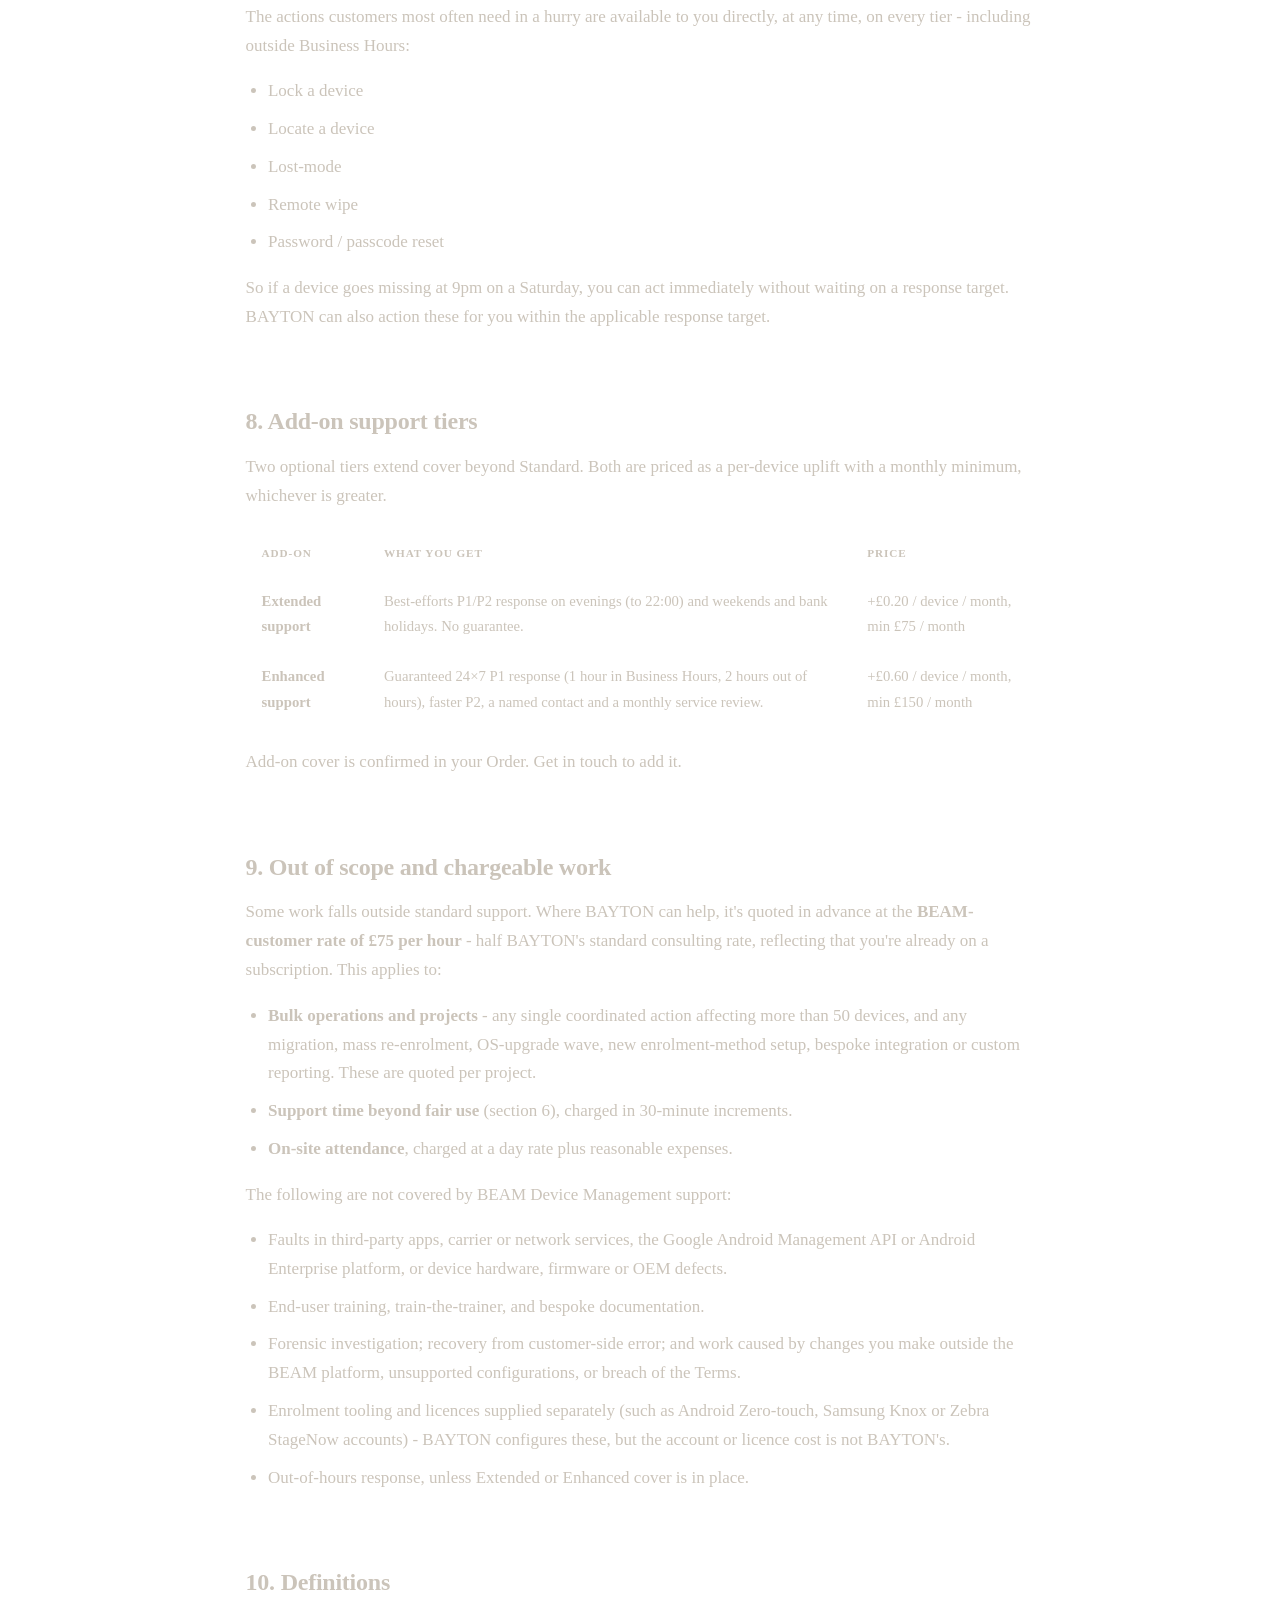
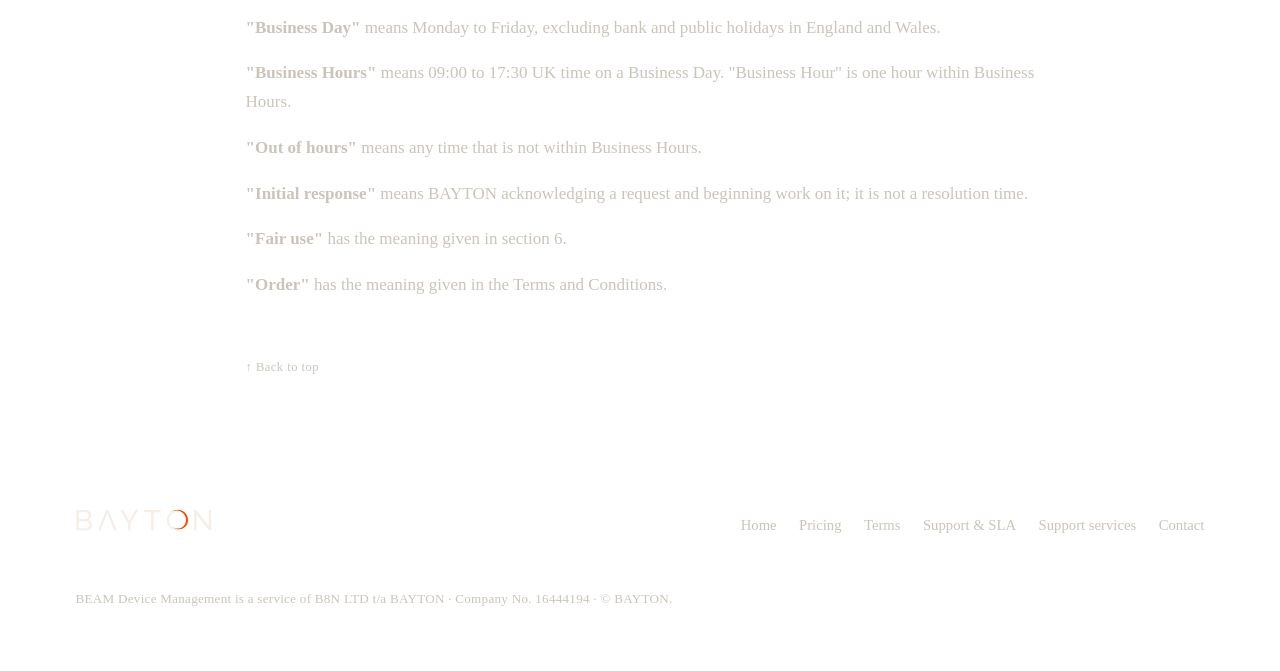
==== commit fb90d8b4: "Migrate terms + sla legal pages onto Bayton Design v1.3.0 Both pages loaded a local /terms.css with " ====
--- a/sla/index.html
+++ b/sla/index.html
@@ -8,9 +8,16 @@
 <link rel="icon" href="/favicon.ico">
 <meta name="robots" content="index,follow">
 <meta name="theme-color" content="#131110">
+<link rel="preconnect" href="https://cdn-styles.bayton.org" crossorigin>
 <link rel="preconnect" href="https://fonts.googleapis.com">
 <link rel="preconnect" href="https://fonts.gstatic.com" crossorigin>
-<link href="https://fonts.googleapis.com/css2?family=Raleway:wght@500;600;700;800&family=Open+Sans:wght@400;500;600;700&display=swap" rel="stylesheet">
+<!-- Bayton Design (shared fonts, tokens, components), pinned v1.3.0, before app CSS -->
+<link
+  rel="stylesheet"
+  href="https://cdn-styles.bayton.org/v1.3.0/styles.css"
+  integrity="sha384-CCTD5/sA4gBE4dOzZ3yhQw6DoLGn4qk5JvulGM37DHAaNVAClff8y3aDCvL7GHB8"
+  crossorigin="anonymous"
+>
 <link rel="stylesheet" href="/terms.css">
 </head>
 <body id="top">
@@ -22,7 +29,7 @@
     </a>
     <div class="nav-right">
       <a class="back" href="/">← Back to site</a>
-      <a class="btn" href="https://bayton.org/support/">Get started</a>
+      <a class="button primary" href="https://bayton.org/support/">Get started</a>
     </div>
   </div>
 </header>
--- a/terms.css
+++ b/terms.css
@@ -1,17 +1,13 @@
+  /* App-specific tokens only. Neutrals, ink, accent (--accent/-2/-lo), fonts and
+     --ease come from Bayton Design, imported before this stylesheet. */
   :root{
-    --canvas:#131110; --canvas-2:#1a1715; --surface:#201c19; --surface-2:#2a2521;
-    --line:rgba(245,239,232,.10); --line-2:rgba(245,239,232,.18);
-    --ink:#f5efe8; --read:#cbc4ba; --ink-dim:#aba49b; --ink-faint:#6f685f;
-    --orange:#ff4500; --orange-2:#ff6a33; --orange-lo:#c0360a;
-    --display:"Raleway",-apple-system,BlinkMacSystemFont,"Segoe UI",sans-serif;
-    --ui:"Open Sans",-apple-system,BlinkMacSystemFont,"Segoe UI",Roboto,Helvetica,Arial,sans-serif;
-    --mono:ui-monospace,"SFMono-Regular","Cascadia Code",Menlo,Consolas,monospace;
-    --max:1180px; --ease:cubic-bezier(.22,.61,.36,1);
+    --read:#cbc4ba;   /* body reading ink, a touch dimmer than --ink; BEAM-specific */
+    --max:1180px;     /* content width, wider than DS --maxw (1060px) */
   }
   *{box-sizing:border-box}
   html{scroll-behavior:smooth}
   body{margin:0;background:var(--canvas);color:var(--read);font-family:var(--ui);font-size:17px;line-height:1.7;-webkit-font-smoothing:antialiased;overflow-x:hidden}
-  a{color:var(--orange-2);text-decoration:none}
+  a{color:var(--accent-2);text-decoration:none}
   a:hover{text-decoration:underline}
   h1,h2,h3{font-family:var(--display);color:var(--ink);line-height:1.15;margin:0;letter-spacing:-.01em}
   .wrap{max-width:var(--max);margin:0 auto;padding:0 1.6rem}
@@ -25,12 +21,11 @@
   .nav-right{margin-left:auto;display:flex;align-items:center;gap:.4rem}
   .nav-right a.back{font-size:.92rem;color:var(--ink-dim);padding:.5rem .8rem;border-radius:9px}
   .nav-right a.back:hover{color:var(--ink);background:var(--surface);text-decoration:none}
-  .btn{display:inline-flex;align-items:center;gap:.5rem;font-family:var(--ui);font-weight:600;font-size:.95rem;padding:.7rem 1.2rem;border-radius:11px;border:1px solid transparent;background:var(--orange);color:#fff;transition:background .15s}
-  .btn:hover{background:var(--orange-lo);text-decoration:none}
+  /* Nav CTA now uses DS .button.primary. */
 
   /* Header block */
   .legal-head{padding:3.5rem 0 1.5rem;background:radial-gradient(120% 120% at 80% -20%,rgba(255,69,0,.10),transparent 55%)}
-  .eyebrow{font-family:var(--mono);font-size:.72rem;letter-spacing:.26em;text-transform:uppercase;color:var(--orange-2)}
+  .eyebrow{font-family:var(--mono);font-size:.72rem;letter-spacing:.26em;text-transform:uppercase;color:var(--accent-2)}
   h1{font-size:clamp(2rem,4.5vw,3rem);font-weight:800;margin:.8rem 0 .6rem}
   .updated{font-family:var(--mono);font-size:.8rem;color:var(--ink-faint);letter-spacing:.02em}
 
@@ -60,8 +55,8 @@
   .toc ol{list-style:none;margin:0;padding:0;columns:2;column-gap:2rem}
   .toc li{margin:.32rem 0;break-inside:avoid}
   .toc a{color:var(--ink-dim);font-size:.9rem}
-  .toc a:hover{color:var(--orange-2)}
-  .toc a .n{font-family:var(--mono);color:var(--orange);margin-right:.5rem;font-size:.82rem}
+  .toc a:hover{color:var(--accent-2)}
+  .toc a .n{font-family:var(--mono);color:var(--accent);margin-right:.5rem;font-size:.82rem}
 
   /* Footer */
   footer{border-top:1px solid var(--line);padding:3rem 0;background:var(--canvas-2)}
@@ -73,7 +68,7 @@
   .foot-note{width:100%;color:var(--ink-faint);font-size:.82rem;font-family:var(--mono);letter-spacing:.02em}
 
   .toplink{display:inline-block;margin-top:2.5rem;font-family:var(--mono);font-size:.78rem;letter-spacing:.04em;color:var(--ink-faint)}
-  .toplink:hover{color:var(--orange-2);text-decoration:none}
+  .toplink:hover{color:var(--accent-2);text-decoration:none}
 
   @media (max-width:640px){
     body{font-size:16px}
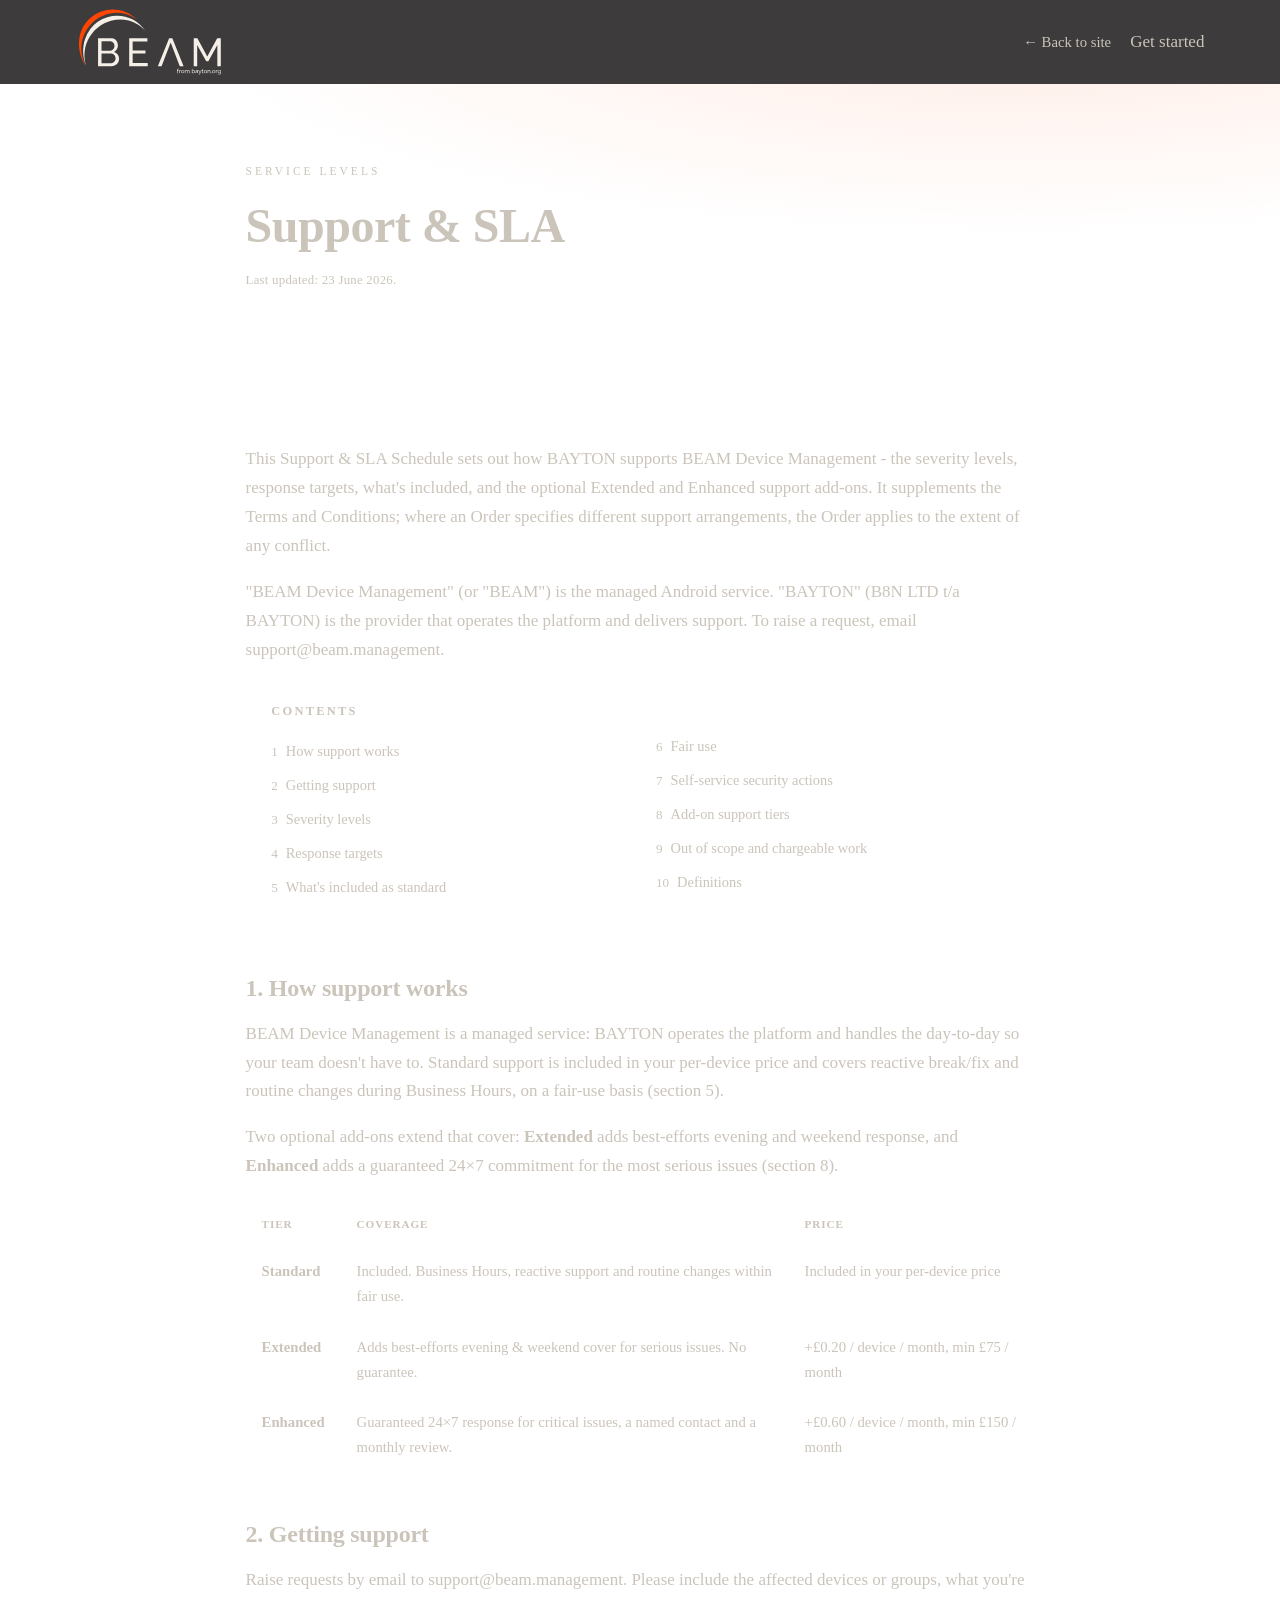
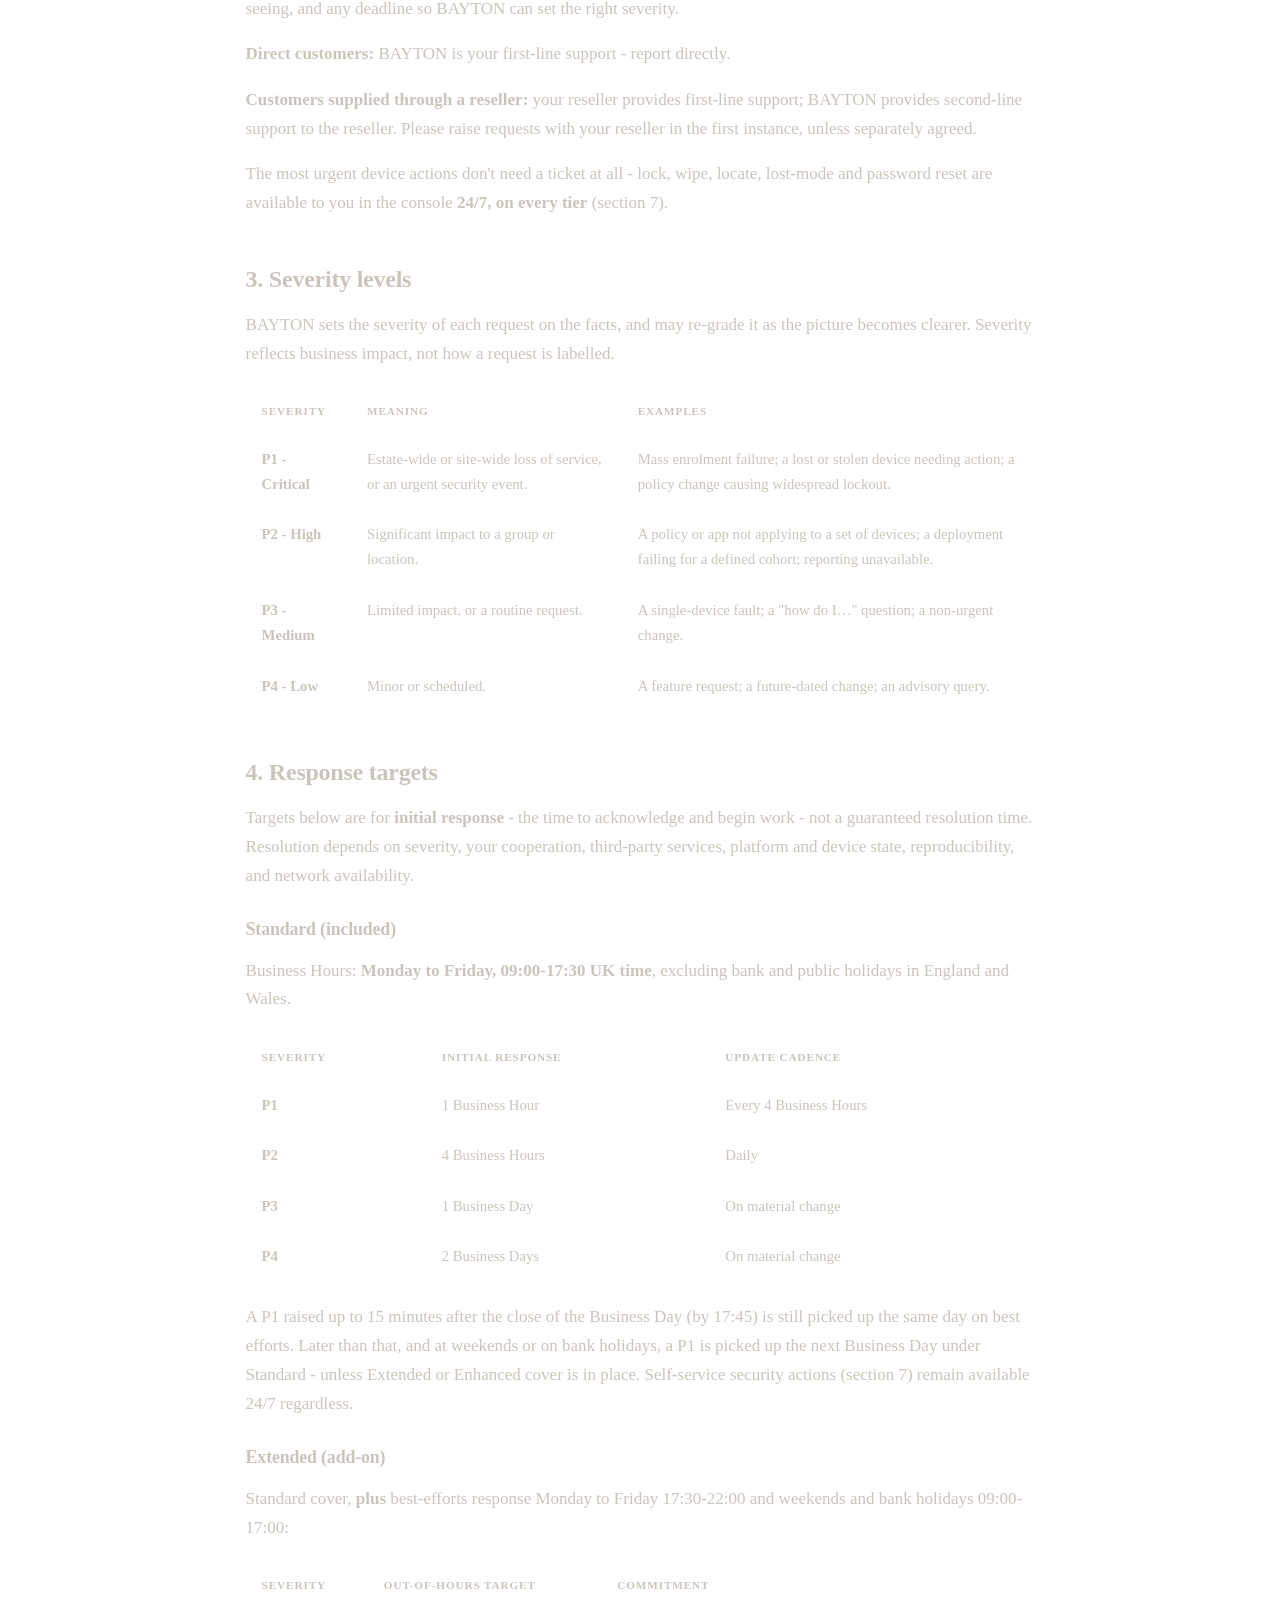
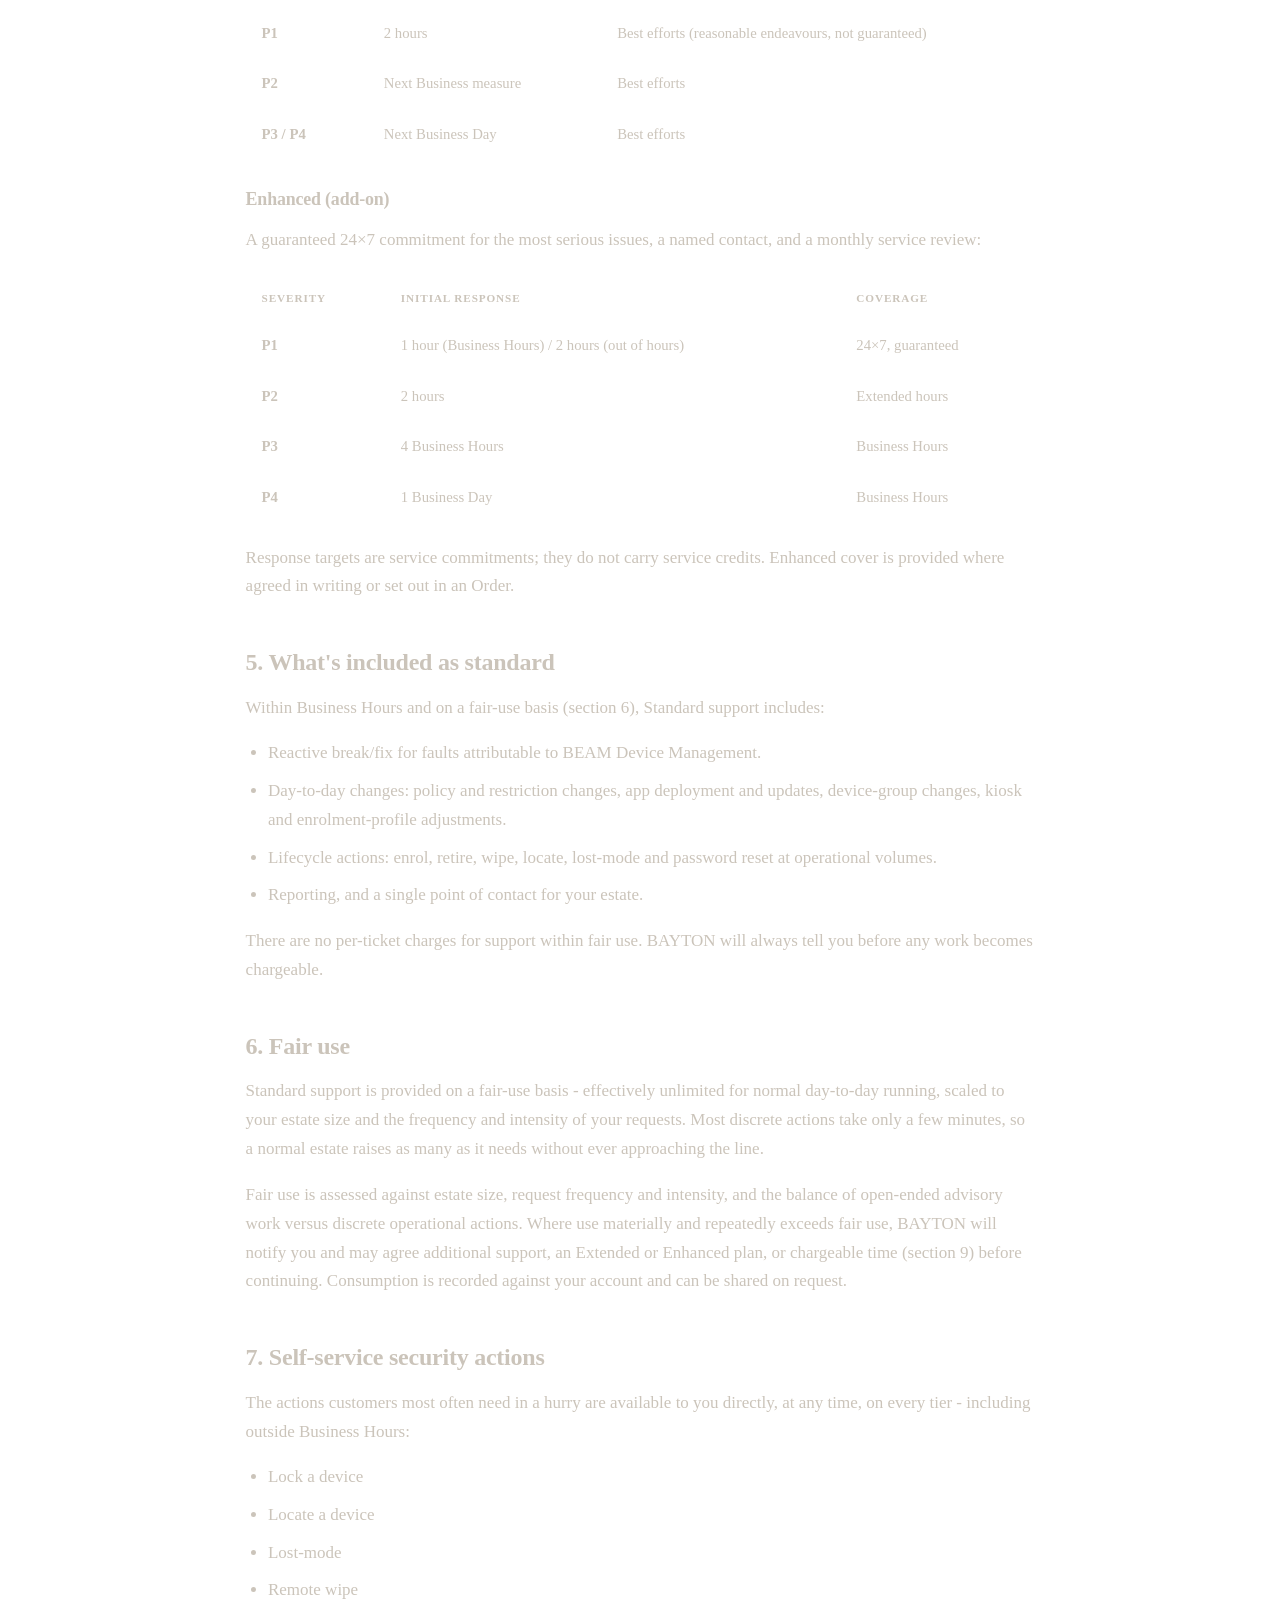
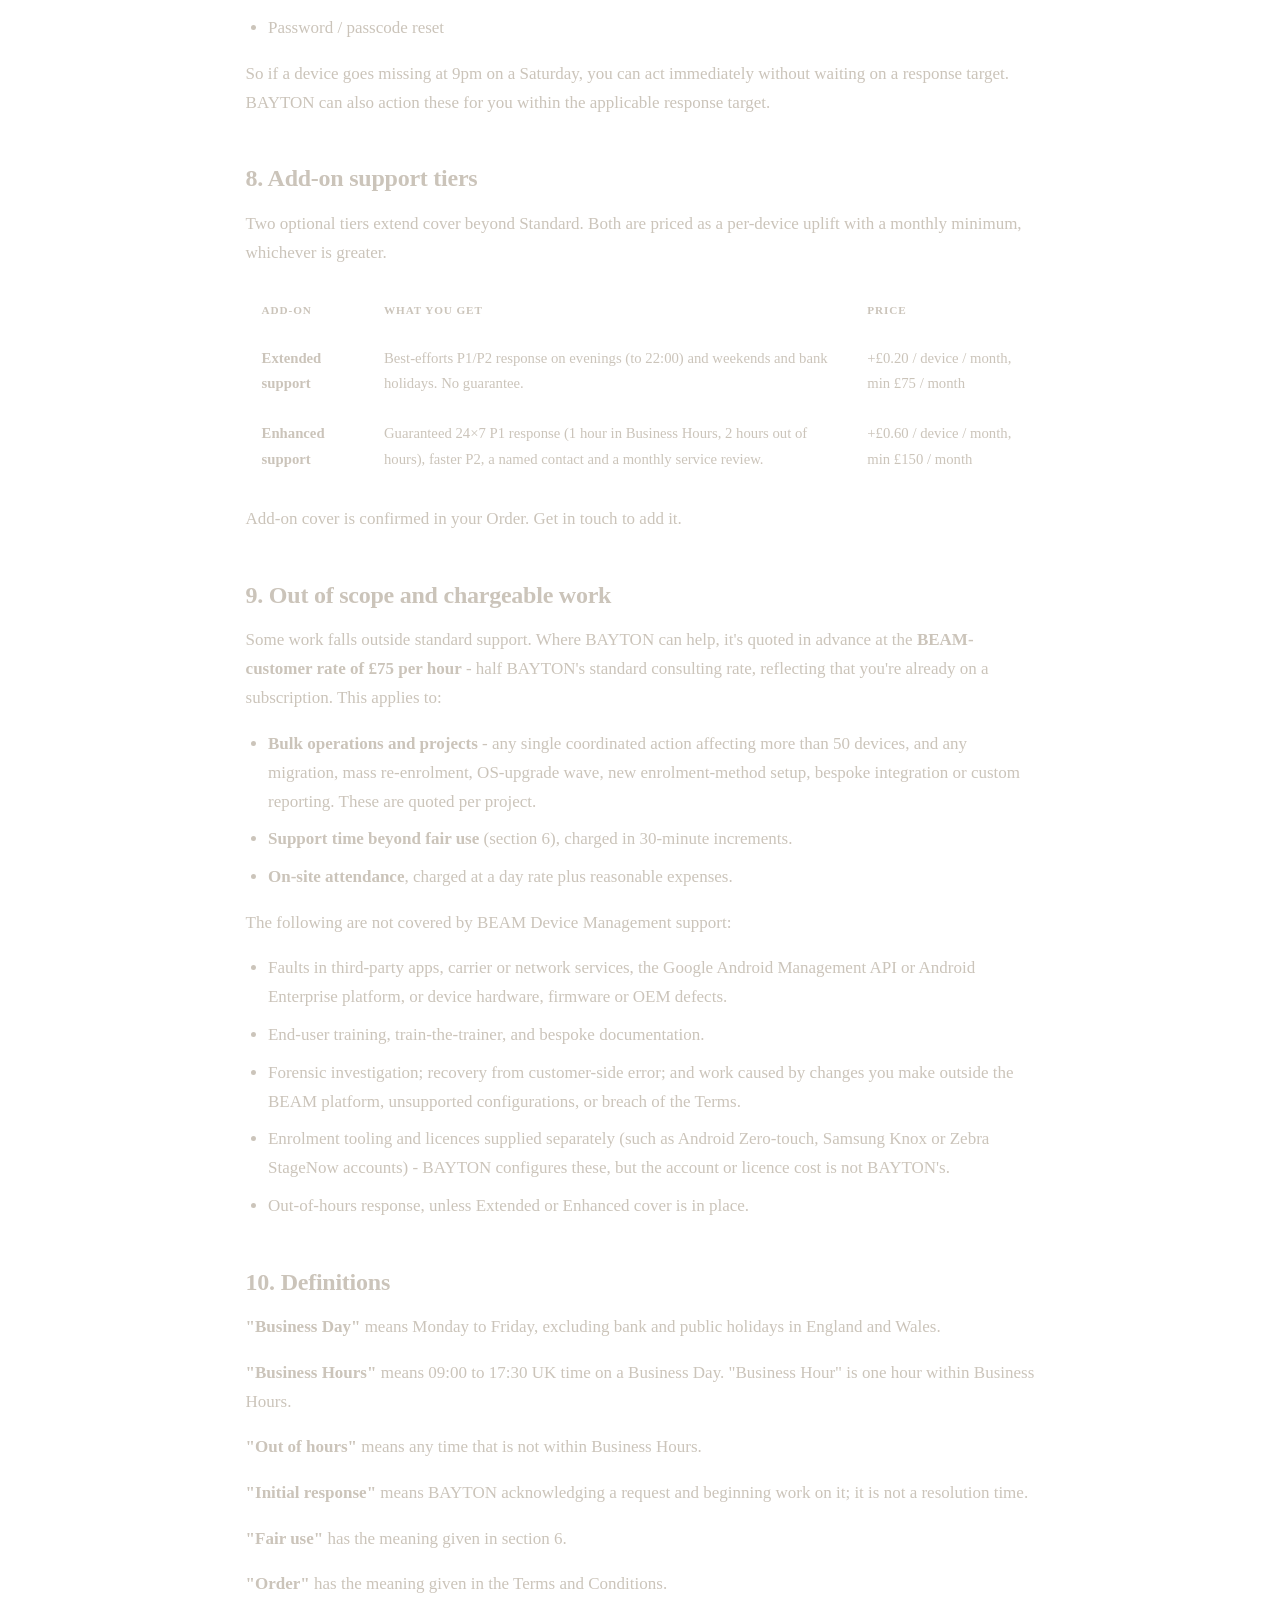
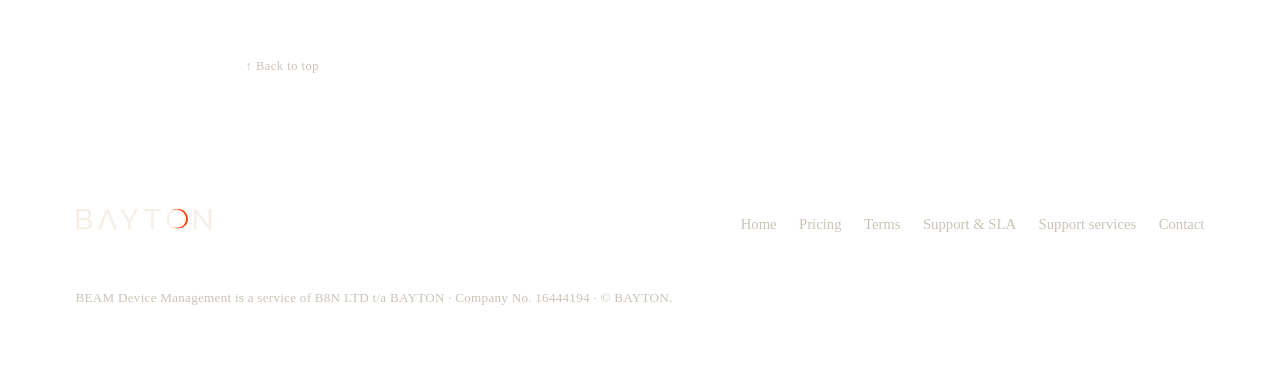
==== commit bcbe9a15: "Legal pages: match homepage logo, drop per-section rules, remove en/em dashes - Nav logo now matches" ====
--- a/sla/index.html
+++ b/sla/index.html
@@ -89,7 +89,7 @@
   <p>Targets below are for <strong>initial response</strong> - the time to acknowledge and begin work - not a guaranteed resolution time. Resolution depends on severity, your cooperation, third-party services, platform and device state, reproducibility, and network availability.</p>
 
   <h3>Standard (included)</h3>
-  <p>Business Hours: <strong>Monday to Friday, 09:00–17:30 UK time</strong>, excluding bank and public holidays in England and Wales.</p>
+  <p>Business Hours: <strong>Monday to Friday, 09:00-17:30 UK time</strong>, excluding bank and public holidays in England and Wales.</p>
   <div class="table-scroll">
     <table>
       <thead><tr><th>Severity</th><th>Initial response</th><th>Update cadence</th></tr></thead>
@@ -104,7 +104,7 @@
   <p>A P1 raised up to 15 minutes after the close of the Business Day (by 17:45) is still picked up the same day on best efforts. Later than that, and at weekends or on bank holidays, a P1 is picked up the next Business Day under Standard - unless Extended or Enhanced cover is in place. Self-service security actions (section 7) remain available 24/7 regardless.</p>
 
   <h3>Extended (add-on)</h3>
-  <p>Standard cover, <strong>plus</strong> best-efforts response Monday to Friday 17:30–22:00 and weekends and bank holidays 09:00–17:00:</p>
+  <p>Standard cover, <strong>plus</strong> best-efforts response Monday to Friday 17:30-22:00 and weekends and bank holidays 09:00-17:00:</p>
   <div class="table-scroll">
     <table>
       <thead><tr><th>Severity</th><th>Out-of-hours target</th><th>Commitment</th></tr></thead>
--- a/terms.css
+++ b/terms.css
@@ -14,9 +14,9 @@
 
   /* Nav */
   header.nav{position:sticky;top:0;z-index:40;background:rgba(19,17,16,.82);backdrop-filter:blur(14px) saturate(140%);border-bottom:1px solid var(--line)}
-  .nav-inner{max-width:var(--max);margin:0 auto;padding:.85rem 1.6rem;display:flex;align-items:center;gap:1rem}
+  .nav-inner{max-width:var(--max);margin:0 auto;padding:.45rem 1.6rem;display:flex;align-items:center;gap:1.5rem}
   .brand{display:flex;align-items:center;gap:.7rem}
-  .brand img{height:26px;width:auto;display:block}
+  .brand img{height:70px;width:auto;display:block}
   .brand .by{font-family:var(--mono);font-size:.62rem;letter-spacing:.2em;text-transform:uppercase;color:var(--ink-faint);border-left:1px solid var(--line-2);padding-left:.7rem}
   .nav-right{margin-left:auto;display:flex;align-items:center;gap:.4rem}
   .nav-right a.back{font-size:.92rem;color:var(--ink-dim);padding:.5rem .8rem;border-radius:9px}
@@ -33,7 +33,7 @@
   .legal{max-width:840px;margin:0 auto;padding:1rem 1.6rem 5rem}
   .intro p{margin:1.05rem 0}
   .legal p{margin:1.05rem 0}
-  .legal h2{font-size:1.5rem;font-weight:700;margin:3rem 0 1rem;padding-top:1.8rem;border-top:1px solid var(--line);scroll-margin-top:80px}
+  .legal h2{font-size:1.5rem;font-weight:700;margin:3rem 0 1rem;scroll-margin-top:80px}
   .legal h3{font-size:1.12rem;font-weight:600;color:var(--ink);margin:1.8rem 0 .6rem;scroll-margin-top:80px}
   .legal ol,.legal ul{margin:1rem 0;padding-left:1.4rem}
   .legal li{margin:.55rem 0}
@@ -72,6 +72,7 @@
 
   @media (max-width:640px){
     body{font-size:16px}
+    .brand img{height:48px}
     .nav-right a.back{display:none}
     .toc ol{columns:1}
   }
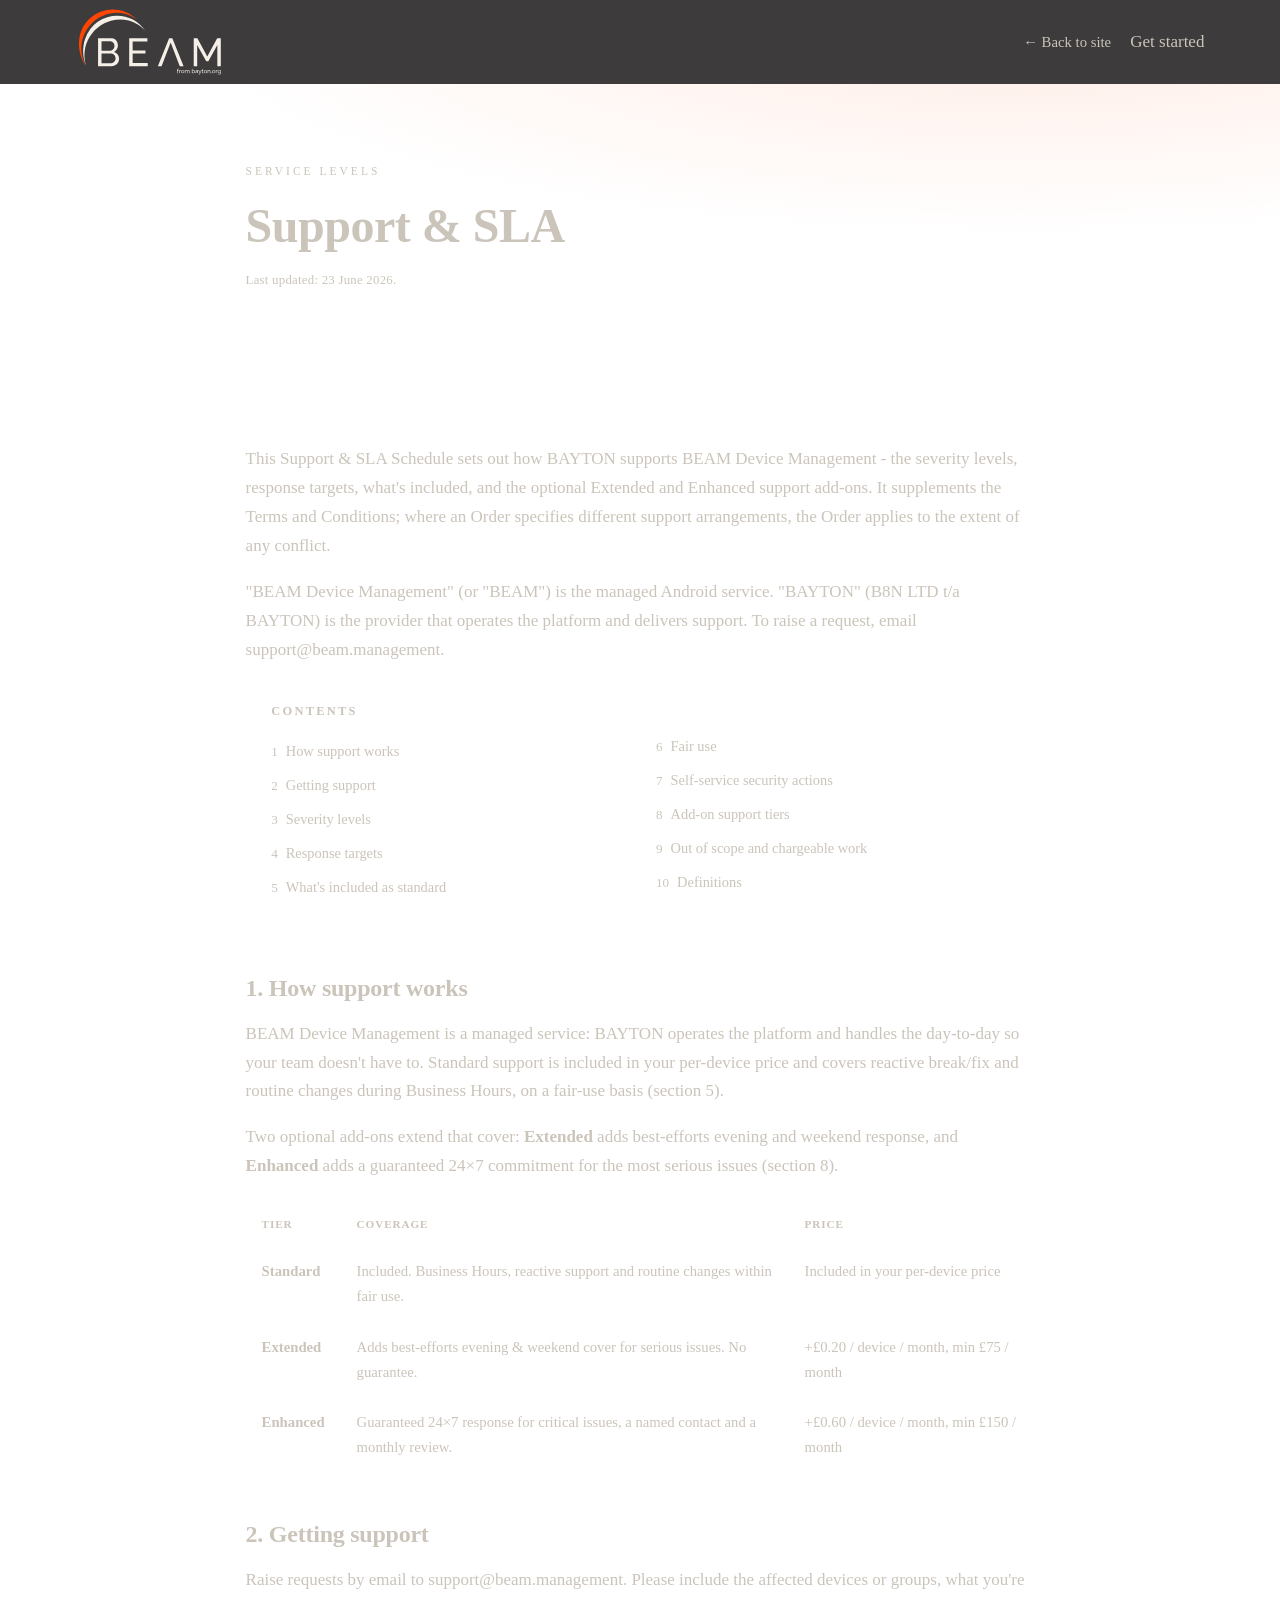
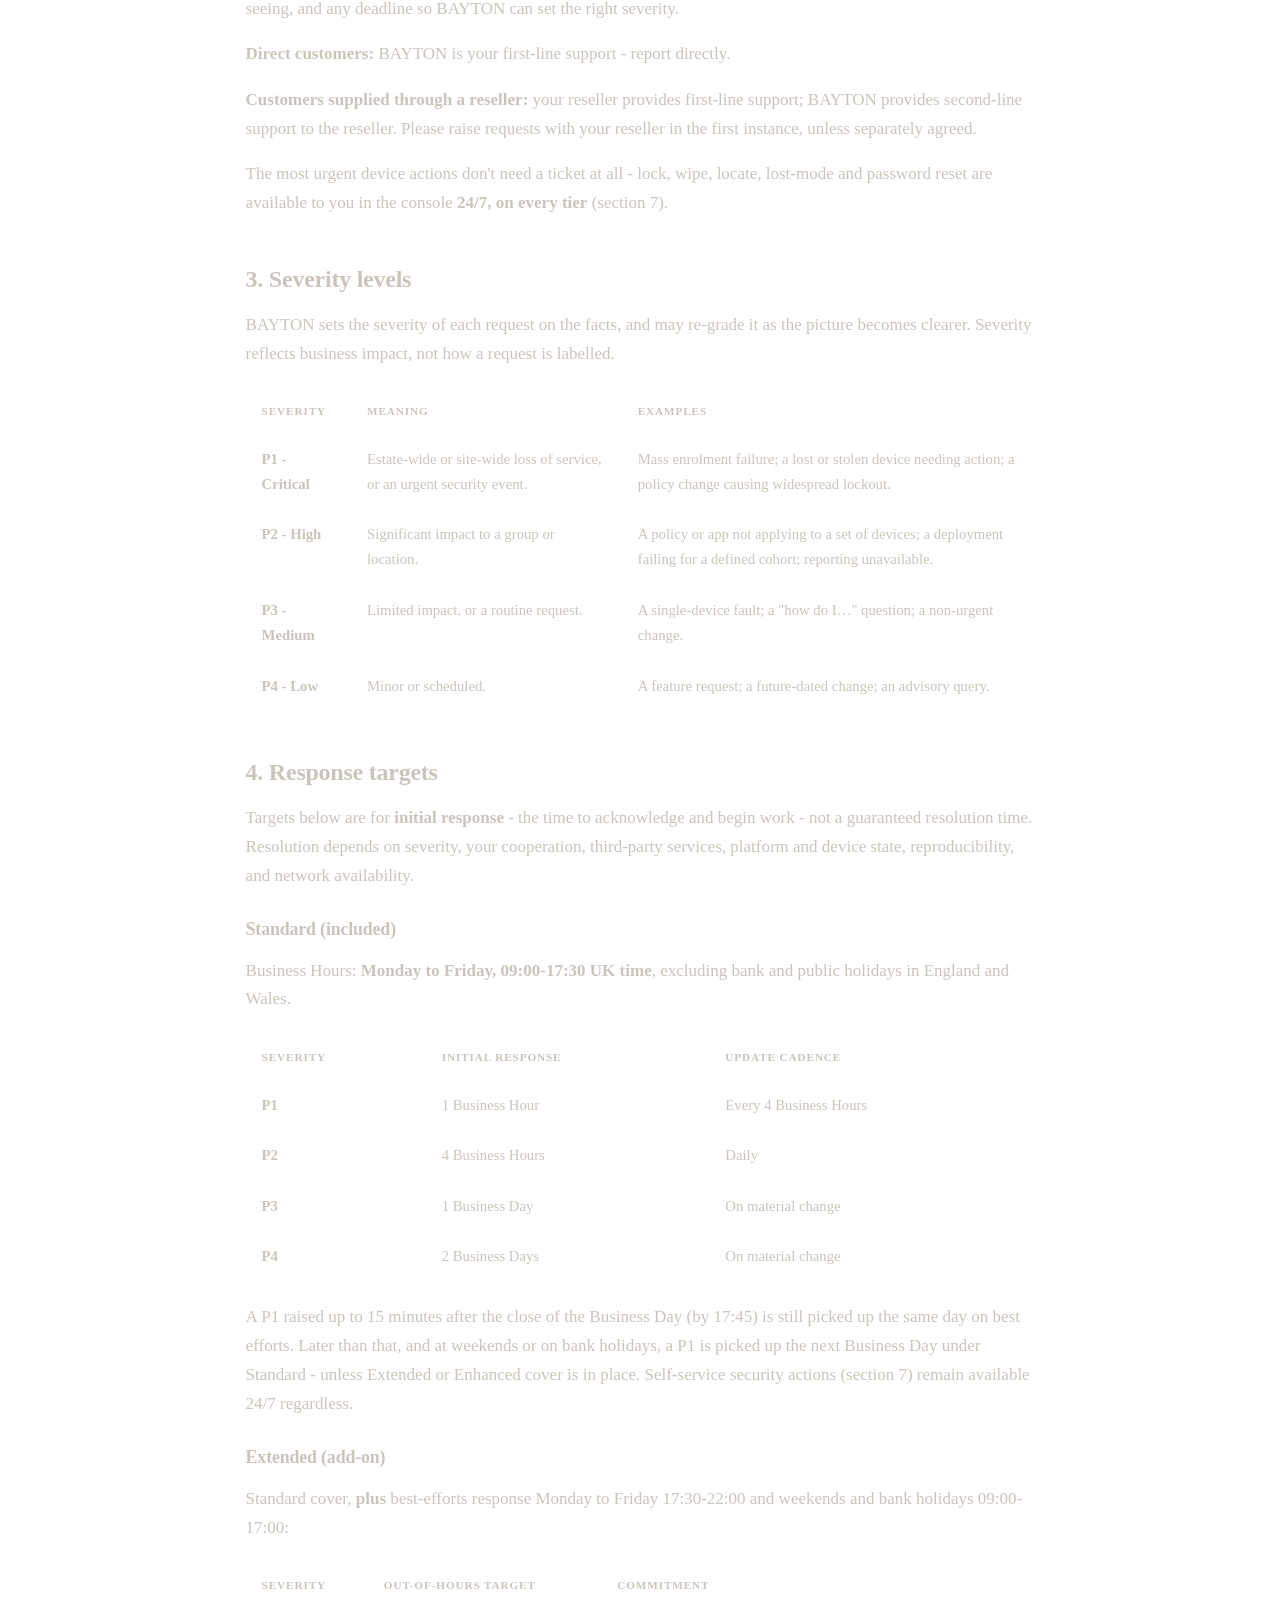
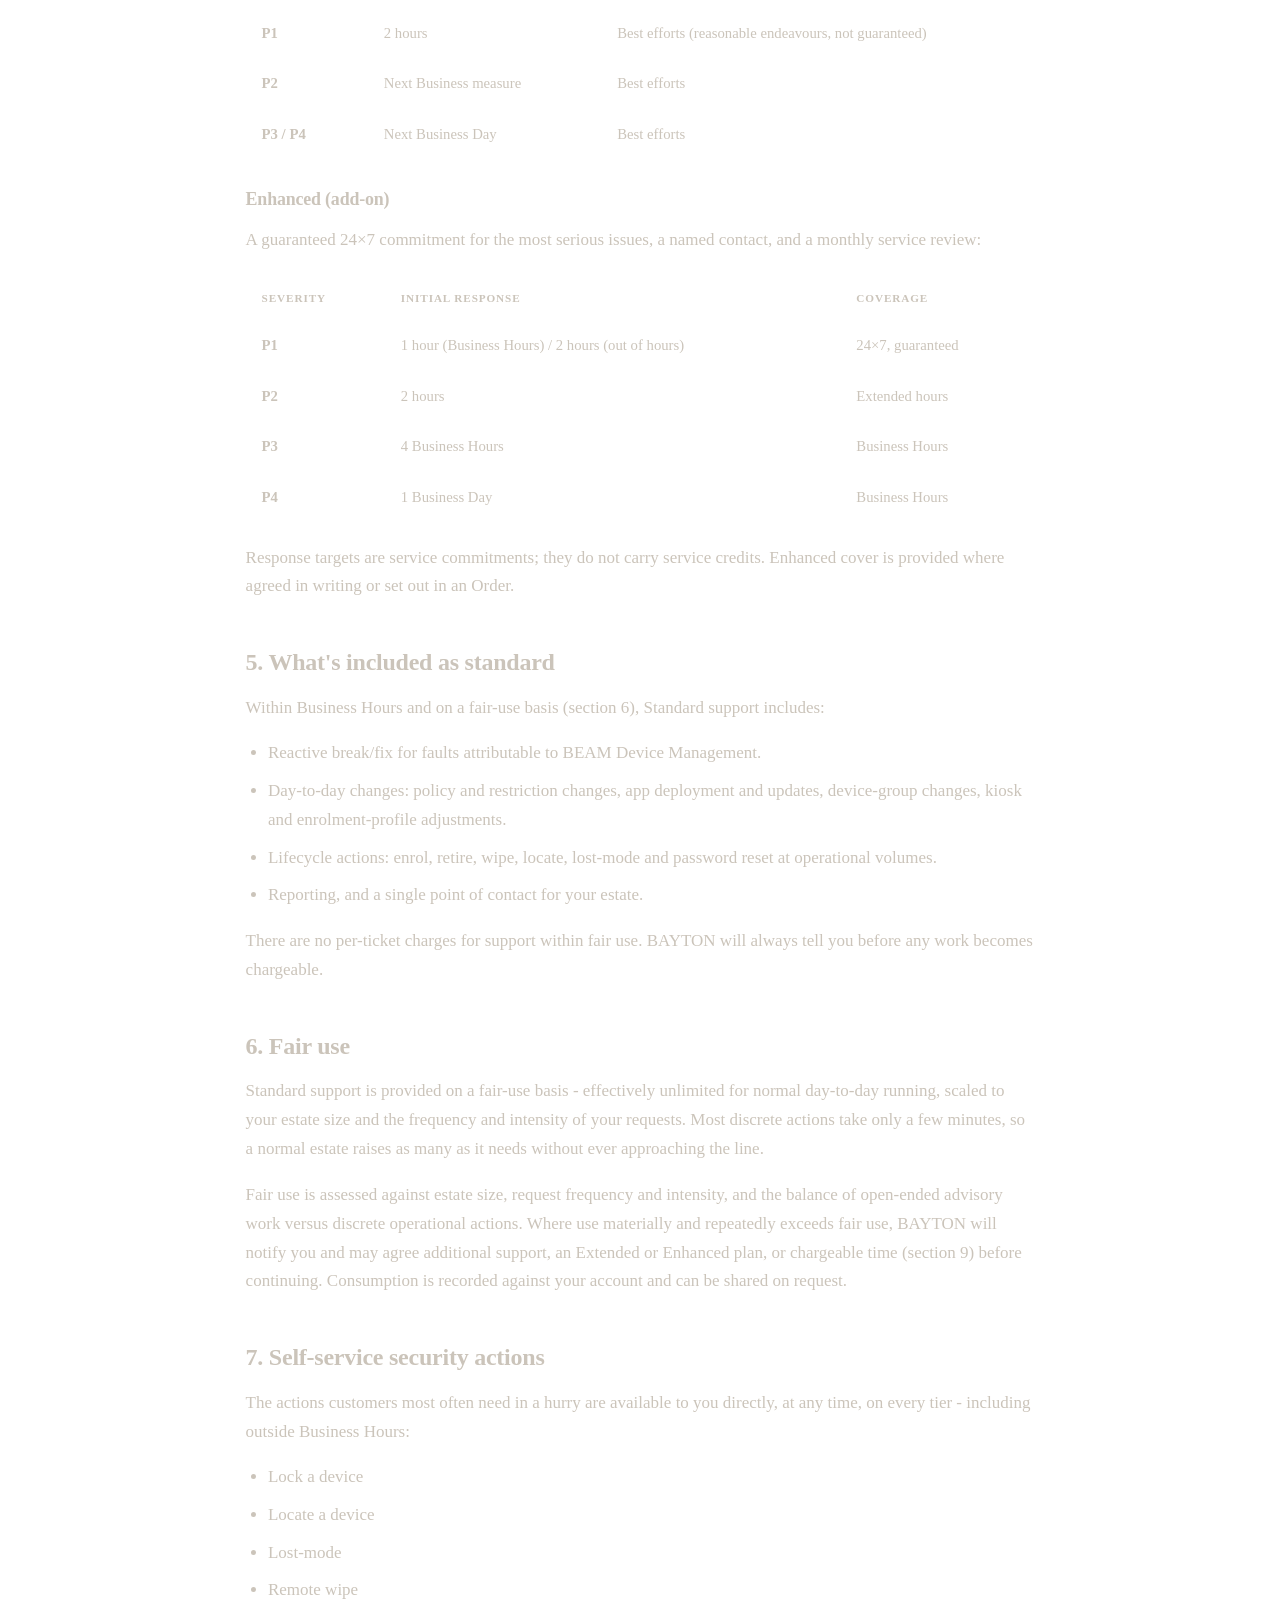
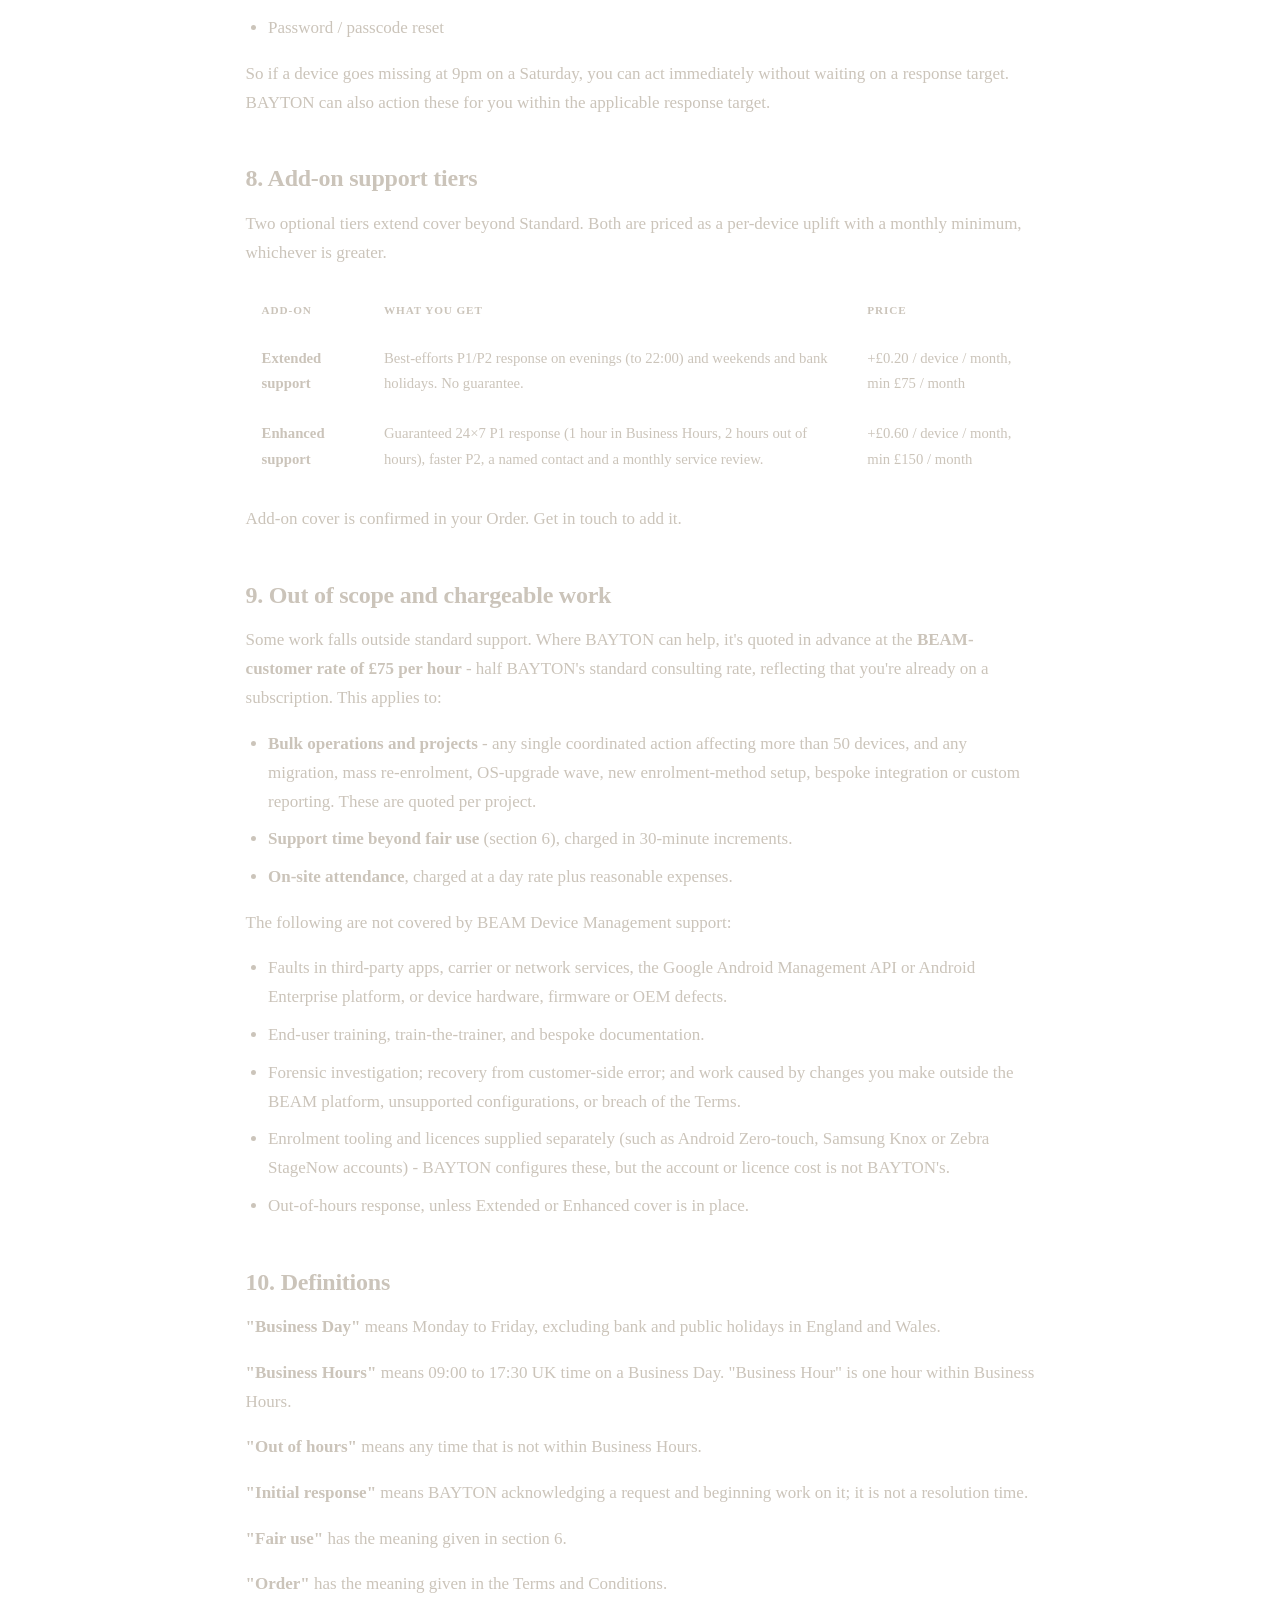
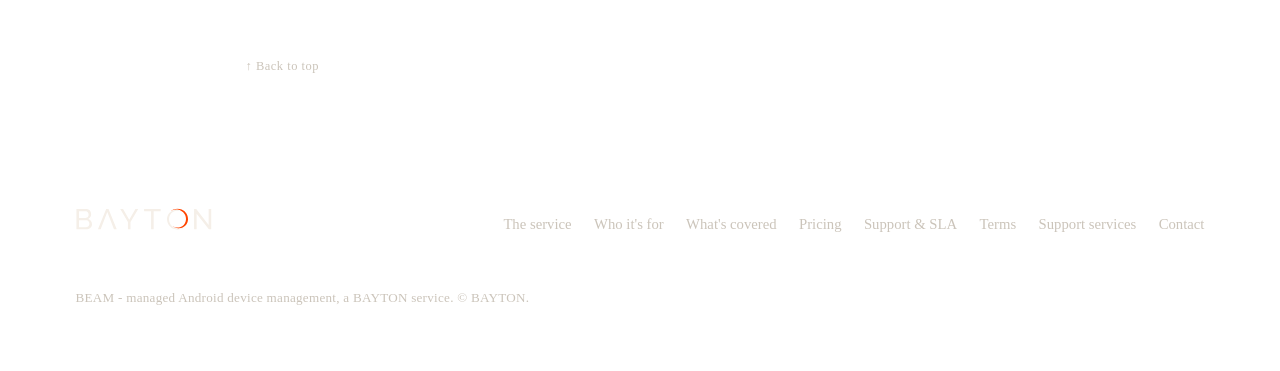
==== commit 1f36dff8: "Legal pages: share the homepage footer Replace the legal footer (static bayton-wordmark img + local " ====
--- a/sla/index.html
+++ b/sla/index.html
@@ -199,16 +199,33 @@
 
 <footer>
   <div class="wrap foot-inner">
-    <a href="https://bayton.org" aria-label="BAYTON"><img class="wm" src="/bayton-wordmark.svg" alt="BAYTON"></a>
+    <a href="https://bayton.org" class="logo" aria-label="BAYTON">
+      <svg class="wm" viewBox="0 0 3175 710" fill="none" xmlns="http://www.w3.org/2000/svg">
+        <g clip-path="url(#clip0)">
+          <path d="M2553.45 118.43V447.55H2499V18H2544.98L2807.55 353.775V18.605H2862V447.55H2812.39L2553.45 118.43Z" fill="#f5efe8"/>
+          <g id="swirl_2">
+            <path d="M2007.06 60.0315C2023.72 46.2035 2042.22 34.951 2062.27 26.4707C2089.68 14.8779 2118.78 8.99982 2148.76 8.99982C2178.75 8.99982 2207.85 14.8779 2235.26 26.4707C2255.31 34.951 2273.81 46.2035 2290.47 60.0315C2295.8 64.4517 2300.93 69.1355 2305.87 74.0762C2326.27 94.4762 2342.29 118.236 2353.48 144.694C2364.67 171.135 2370.53 199.158 2370.93 228.022C2370.94 228.479 2370.94 228.939 2370.95 229.396C2370.95 229.523 2370.95 229.65 2370.95 229.78C2370.95 230.247 2370.95 230.717 2370.95 231.184C2370.95 231.651 2370.95 232.122 2370.95 232.589C2370.95 232.719 2370.95 232.846 2370.95 232.972C2370.94 233.429 2370.94 233.89 2370.93 234.347C2369.31 336.096 2289.52 419.204 2189.12 426.137C2176.06 427.057 2161.81 426.597 2148.76 424.775C2111.48 419.648 2077.51 403.958 2050 380.833C2078.34 399.605 2112.3 410.54 2148.76 410.54C2185.23 410.54 2219.19 399.602 2247.53 380.833C2295.46 349.1 2327.33 294.976 2328.11 233.5C2328.11 232.729 2328.12 231.955 2328.12 231.184C2328.12 230.414 2328.11 229.64 2328.11 228.869C2327.81 201.864 2322.37 175.662 2311.92 150.949C2301.54 126.402 2286.68 104.358 2267.75 85.4288C2248.82 66.5 2226.78 51.6379 2202.23 41.2561C2197.9 39.428 2193.53 37.7533 2189.12 36.2287C2176.01 31.7083 2162.52 28.5458 2148.76 26.7676C2139.94 25.6267 2131.01 25.0529 2121.99 25.0529C2094.17 25.0529 2067.17 30.504 2041.76 41.2528C2029.54 46.417 2017.95 52.6888 2007.05 60.0214L2007.06 60.0315Z" fill="#FF4500"/>
+            <path d="M1926.57 231.191C1926.57 230.724 1926.57 230.254 1926.58 229.787C1926.58 229.657 1926.58 229.53 1926.58 229.403C1926.59 228.946 1926.59 228.486 1926.6 228.029C1926.6 227.688 1926.61 227.348 1926.62 227.008C1926.62 226.938 1926.62 226.864 1926.62 226.798C1926.63 226.594 1926.63 226.391 1926.64 226.184C1926.65 225.984 1926.65 225.78 1926.66 225.577C1926.68 224.859 1926.7 224.145 1926.73 223.428C1926.75 223.031 1926.76 222.634 1926.78 222.24C1926.79 221.957 1926.8 221.673 1926.82 221.39C1926.89 219.905 1926.98 218.427 1927.09 216.953C1927.11 216.703 1927.12 216.449 1927.15 216.199C1927.17 215.845 1927.2 215.495 1927.23 215.141C1927.25 214.898 1927.27 214.651 1927.29 214.407C1927.35 213.75 1927.4 213.093 1927.47 212.436C1927.56 211.495 1927.66 210.558 1927.76 209.62C1927.93 208.142 1928.11 206.674 1928.3 205.207C1928.33 204.99 1928.36 204.773 1928.39 204.559C1929.55 196.079 1931.25 187.772 1933.47 179.672C1933.57 179.302 1933.67 178.935 1933.78 178.568C1933.88 178.198 1933.98 177.831 1934.09 177.464C1934.29 176.753 1934.5 176.039 1934.71 175.329C1935.26 173.481 1935.85 171.639 1936.45 169.814C1936.68 169.124 1936.91 168.44 1937.15 167.749C1937.53 166.638 1937.92 165.534 1938.32 164.433C1938.67 163.479 1939.02 162.532 1939.39 161.588C1939.55 161.161 1939.72 160.734 1939.88 160.307C1940 160.016 1940.11 159.726 1940.23 159.433C1940.53 158.672 1940.83 157.915 1941.14 157.161C1941.57 156.117 1942.01 155.079 1942.45 154.045C1942.75 153.358 1943.05 152.67 1943.36 151.98C1943.51 151.636 1943.66 151.296 1943.82 150.952C1943.98 150.609 1944.13 150.268 1944.29 149.928C1944.44 149.588 1944.6 149.248 1944.76 148.907C1945.07 148.227 1945.39 147.55 1945.72 146.876C1946.2 145.865 1946.7 144.854 1947.2 143.85C1947.37 143.516 1947.54 143.179 1947.71 142.849C1948.22 141.852 1948.73 140.854 1949.26 139.863C1949.43 139.533 1949.61 139.203 1949.79 138.876C1949.92 138.622 1950.06 138.369 1950.2 138.115C1951.02 136.594 1951.87 135.086 1952.74 133.595C1952.9 133.321 1953.05 133.051 1953.21 132.781C1953.83 131.727 1954.46 130.676 1955.09 129.632C1955.24 129.398 1955.38 129.165 1955.52 128.931C1956.33 127.623 1957.15 126.326 1957.99 125.038C1958.17 124.761 1958.35 124.477 1958.53 124.201C1958.68 123.977 1958.82 123.757 1958.97 123.533C1959.16 123.253 1959.35 122.97 1959.54 122.686C1960.18 121.732 1960.83 120.784 1961.48 119.844C1961.69 119.54 1961.91 119.233 1962.12 118.93C1962.55 118.322 1962.98 117.719 1963.42 117.115C1963.63 116.811 1963.85 116.511 1964.07 116.214C1964.73 115.313 1965.39 114.419 1966.07 113.532C1966.29 113.235 1966.52 112.941 1966.74 112.644C1967.41 111.76 1968.1 110.883 1968.79 110.009C1969.02 109.719 1969.25 109.429 1969.49 109.138C1969.69 108.878 1969.9 108.621 1970.11 108.364C1970.37 108.047 1970.63 107.727 1970.89 107.41C1971.1 107.147 1971.32 106.89 1971.53 106.63C1971.79 106.319 1972.05 106.009 1972.31 105.702C1972.55 105.419 1972.79 105.135 1973.03 104.851C1973.27 104.571 1973.51 104.288 1973.75 104.004C1974.23 103.44 1974.72 102.883 1975.21 102.326C1975.45 102.049 1975.7 101.769 1975.95 101.492C1976.69 100.661 1977.43 99.8374 1978.19 99.02C1978.44 98.7465 1978.69 98.4729 1978.94 98.2027C1979.44 97.6589 1979.95 97.1185 1980.46 96.5847C1980.72 96.3178 1980.98 96.0509 1981.23 95.7807C1981.49 95.5138 1981.75 95.247 1982.01 94.9801C1982.26 94.7165 1982.52 94.4497 1982.78 94.1861C1983.29 93.6657 1983.81 93.1486 1984.32 92.6348C1984.6 92.3646 1984.87 92.0944 1985.15 91.8275C1985.41 91.5673 1985.68 91.3071 1985.94 91.0502C1986.47 90.5331 1987 90.0194 1987.54 89.5123C1987.81 89.2554 1988.08 89.0019 1988.35 88.7483C1992.01 85.3122 1995.8 82.0195 1999.71 78.877C2000 78.6401 2000.29 78.4099 2000.58 78.1797C2002.49 76.6585 2004.43 75.1739 2006.4 73.7261C2006.62 73.5659 2006.84 73.4058 2007.06 73.2457C2007.28 73.0856 2007.49 72.9288 2007.71 72.772C2007.96 72.5885 2008.22 72.4083 2008.47 72.2248C2009.29 71.6344 2010.13 71.0472 2010.97 70.4667C2011.23 70.2866 2011.49 70.1064 2011.75 69.9296C2012.25 69.5794 2012.77 69.2324 2013.28 68.8855C2013.58 68.6886 2013.86 68.4985 2014.16 68.305C2014.33 68.1916 2014.5 68.0781 2014.67 67.9614C2014.94 67.7912 2015.19 67.6178 2015.46 67.4476C2015.77 67.2441 2016.08 67.0406 2016.39 66.8405C2017.34 66.2266 2018.3 65.6228 2019.26 65.0257C2019.56 64.8388 2019.87 64.6487 2020.17 64.4618C2020.69 64.1449 2021.22 63.8247 2021.74 63.5111C2022.06 63.3176 2022.39 63.1241 2022.71 62.9339C2024.96 61.5995 2027.24 60.3051 2029.55 59.0608C2029.79 58.9307 2030.03 58.8006 2030.27 58.6738C2030.8 58.3936 2031.33 58.1133 2031.85 57.8398C2032.18 57.6663 2032.52 57.4929 2032.85 57.3227C2034.51 56.4654 2036.19 55.6347 2037.88 54.824C2038.22 54.6639 2038.56 54.5004 2038.89 54.3436C2039.23 54.1835 2039.57 54.0267 2039.91 53.8665C2040.23 53.7197 2040.54 53.573 2040.86 53.4262C2041.98 52.9124 2043.11 52.4087 2044.24 51.9183C2044.51 51.7982 2044.78 51.6815 2045.05 51.5647C2046.43 50.9709 2047.82 50.3937 2049.22 49.8299C2049.56 49.6865 2049.91 49.5497 2050.27 49.4096C2052.3 48.6056 2054.34 47.835 2056.4 47.1011C2056.76 46.9709 2057.12 46.8475 2057.48 46.7207C2057.77 46.6173 2058.05 46.5172 2058.34 46.4171C2058.77 46.2704 2059.2 46.1236 2059.63 45.9768C2059.9 45.8867 2060.17 45.7933 2060.44 45.7032C2060.6 45.6532 2060.76 45.5998 2060.92 45.5464C2061.52 45.3496 2062.12 45.1528 2062.73 44.9626C2065.13 44.1953 2067.55 43.4748 2069.99 42.8009C2070.24 42.7308 2070.49 42.6608 2070.74 42.594C2072.16 42.2071 2073.59 41.8334 2075.03 41.4798C2075.25 41.4231 2075.47 41.3697 2075.69 41.3196C2075.89 41.2696 2076.09 41.2196 2076.29 41.1729C2076.99 41.0027 2077.69 40.8393 2078.4 40.6792C2082.19 39.8118 2086.02 39.0545 2089.9 38.4106C2090.26 38.3506 2090.63 38.2905 2090.99 38.2305C2091.14 38.2071 2091.29 38.1838 2091.44 38.1604C2091.87 38.0904 2092.3 38.0236 2092.73 37.9603C2093.09 37.9069 2093.45 37.8535 2093.82 37.8001C2094.39 37.7167 2094.96 37.6367 2095.54 37.5599C2099.79 36.9828 2104.09 36.5391 2108.42 36.2388C2112.91 35.9319 2117.44 35.7718 2122.01 35.7718C2131.09 35.7718 2140.02 36.3957 2148.78 37.6C2186.06 42.7275 2220.03 58.4169 2247.55 81.5425C2219.2 62.7705 2185.25 51.8349 2148.78 51.8349C2112.31 51.8349 2078.35 62.7738 2050.01 81.5425C2002.09 113.275 1970.22 167.399 1969.44 228.876C1969.43 229.647 1969.42 230.42 1969.42 231.191C1969.42 231.962 1969.43 232.736 1969.44 233.506C1969.73 260.512 1975.17 286.713 1985.62 311.427C1996 335.973 2010.87 358.018 2029.8 376.947C2048.72 395.875 2070.77 410.737 2095.32 421.119C2099.64 422.947 2104.01 424.622 2108.42 426.147C2155.96 442.643 2209.65 440.785 2255.79 421.119C2268 415.955 2279.59 409.683 2290.49 402.351C2273.83 416.179 2255.33 427.431 2235.28 435.911C2207.85 447.501 2178.75 453.379 2148.76 453.379C2118.77 453.379 2089.68 447.501 2062.27 435.908C2042.22 427.428 2023.72 416.175 2007.06 402.347C2001.73 397.927 1996.59 393.243 1991.65 388.303C1971.25 367.903 1955.23 344.143 1944.04 317.685C1932.68 290.823 1926.81 262.33 1926.58 232.979C1926.58 232.852 1926.58 232.726 1926.58 232.596C1926.58 232.129 1926.57 231.658 1926.57 231.191Z" fill="#f5efe8"/>
+          </g>
+          <path fill-rule="evenodd" clip-rule="evenodd" d="M688.194 17.5L862.256 447.525H803.095L662.5 81.5L521.905 447.525H464.75L638.812 17.5H688.194Z" fill="#f5efe8"/>
+          <path d="M338.725 336.835C338.725 359.018 333.078 378.378 321.785 394.915C310.492 411.452 295.165 424.358 275.805 433.635C256.848 442.912 235.875 447.55 212.885 447.55H9V18H222.565C242.732 18 260.075 23.445 274.595 34.335C289.518 44.8217 300.812 58.535 308.475 75.475C316.542 92.0117 320.575 109.355 320.575 127.505C320.575 148.478 315.13 168.242 304.24 186.795C293.753 204.945 278.628 218.457 258.865 227.33C283.468 234.59 302.828 248.102 316.945 267.865C331.465 287.225 338.725 310.215 338.725 336.835ZM283.67 327.155C283.67 313.845 280.645 301.543 274.595 290.25C268.948 278.957 261.083 269.882 251 263.025C241.32 256.168 230.027 252.74 217.12 252.74H63.45V400.36H212.885C226.195 400.36 238.093 396.932 248.58 390.075C259.47 383.218 267.94 374.345 273.99 363.455C280.443 352.162 283.67 340.062 283.67 327.155ZM63.45 65.19V208.575H200.18C213.087 208.575 224.38 205.348 234.06 198.895C244.143 192.442 252.008 183.77 257.655 172.88C263.705 161.99 266.73 150.092 266.73 137.185C266.73 123.472 263.907 111.372 258.26 100.885C253.017 89.995 245.555 81.3233 235.875 74.87C226.598 68.4167 215.91 65.19 203.81 65.19H63.45Z" fill="#f5efe8"/>
+          <path d="M996.289 18L1126.36 241.85L1257.65 18H1316.94L1153.59 290.855V447.55H1099.14V289.645L936.394 18H996.289Z" fill="#f5efe8"/>
+          <path d="M1792.03 66.4H1643.8V447.55H1589.35V66.4H1441.13V18H1792.03V66.4Z" fill="#f5efe8"/>
+        </g>
+        <defs><clipPath id="clip0"><rect width="3175" height="710" fill="white"/></clipPath></defs>
+      </svg>
+    </a>
     <nav class="foot-links">
-      <a href="/">Home</a>
+      <a href="/#service">The service</a>
+      <a href="/#who">Who it's for</a>
+      <a href="/#coverage">What's covered</a>
       <a href="/#pricing">Pricing</a>
+      <a href="/sla">Support &amp; SLA</a>
       <a href="/terms">Terms</a>
-      <a href="/sla">Support &amp; SLA</a>
       <a href="https://bayton.org/support/">Support services</a>
       <a href="https://bayton.org/contact/">Contact</a>
     </nav>
-    <p class="foot-note">BEAM Device Management is a service of B8N LTD t/a BAYTON · Company No. 16444194 · © BAYTON.</p>
+    <p class="foot-note">BEAM - managed Android device management, a BAYTON service. © BAYTON.</p>
   </div>
 </footer>
 <script>
--- a/terms.css
+++ b/terms.css
@@ -61,11 +61,14 @@
   /* Footer */
   footer{border-top:1px solid var(--line);padding:3rem 0;background:var(--canvas-2)}
   .foot-inner{display:flex;flex-wrap:wrap;gap:2rem;align-items:center;justify-content:space-between}
-  .foot-inner img.wm{width:150px;height:34px;display:block}
-  .foot-links{display:flex;gap:1.4rem;flex-wrap:wrap;font-size:.92rem}
+  .foot-inner svg.wm{width:150px;height:34px;display:block}
+  .foot-links{display:flex;gap:1.4rem;flex-wrap:wrap;font-size:.92rem;color:var(--ink-dim)}
   .foot-links a{color:var(--ink-dim)}
   .foot-links a:hover{color:var(--ink);text-decoration:none}
   .foot-note{width:100%;color:var(--ink-faint);font-size:.82rem;font-family:var(--mono);letter-spacing:.02em}
+  /* animated BAYTON wordmark, shared with the homepage footer */
+  footer svg.wm g#swirl_2{transition:transform .6s var(--ease);transform-box:fill-box;transform-origin:center}
+  .foot-inner a.logo:hover svg.wm g#swirl_2{transform:rotate(360deg)}
 
   .toplink{display:inline-block;margin-top:2.5rem;font-family:var(--mono);font-size:.78rem;letter-spacing:.04em;color:var(--ink-faint)}
   .toplink:hover{color:var(--accent-2);text-decoration:none}
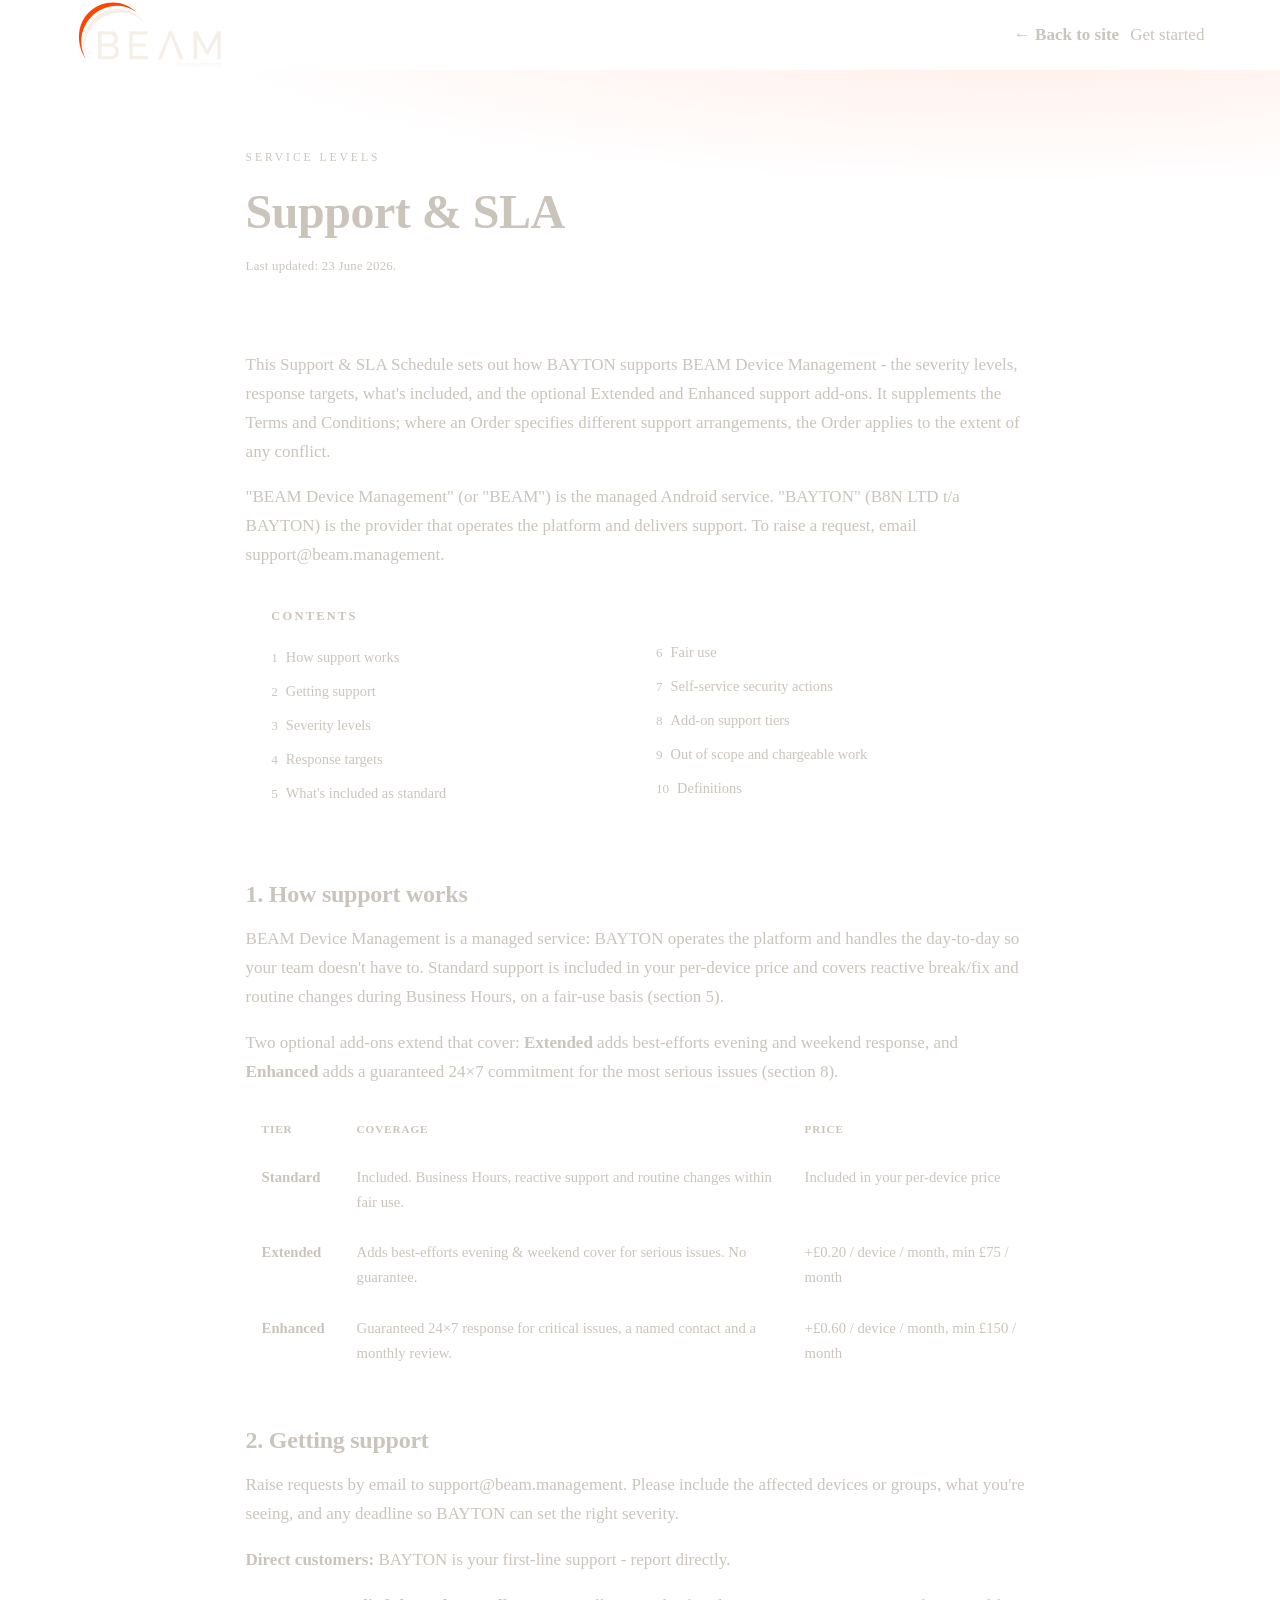
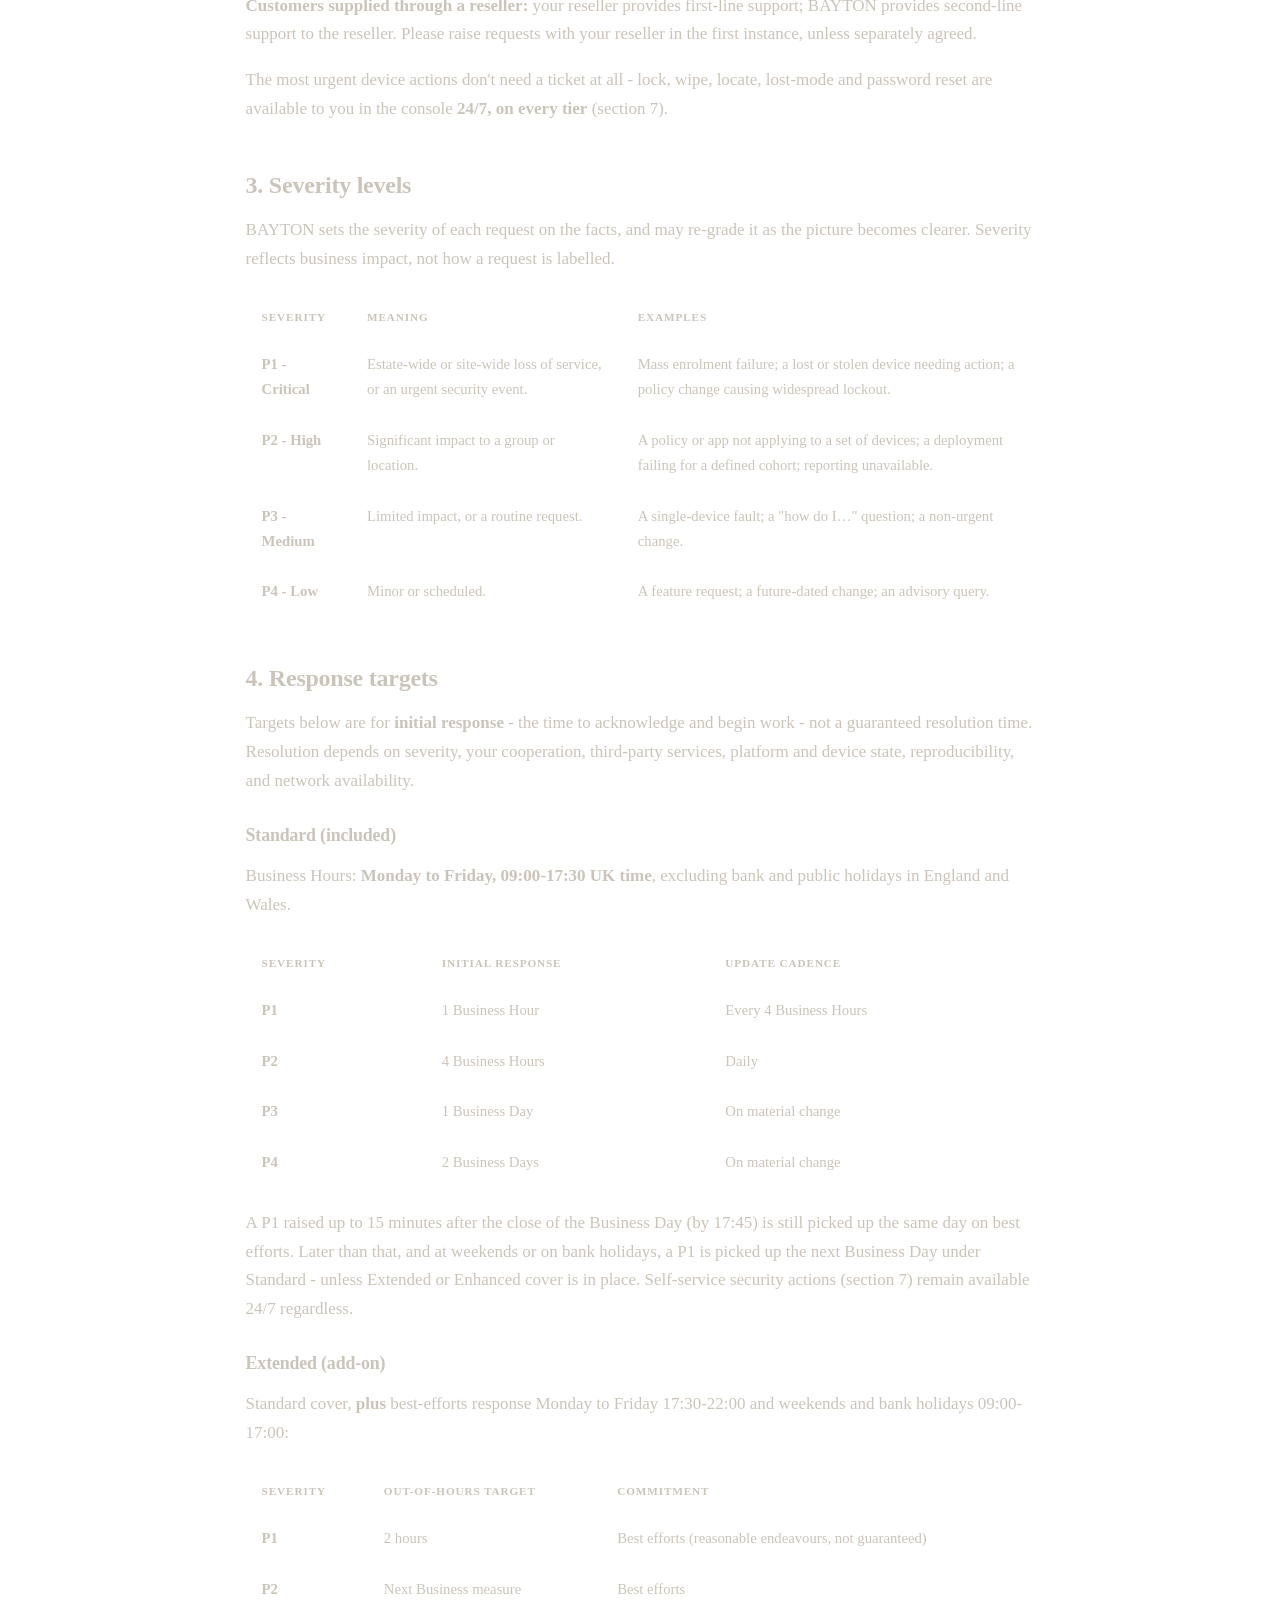
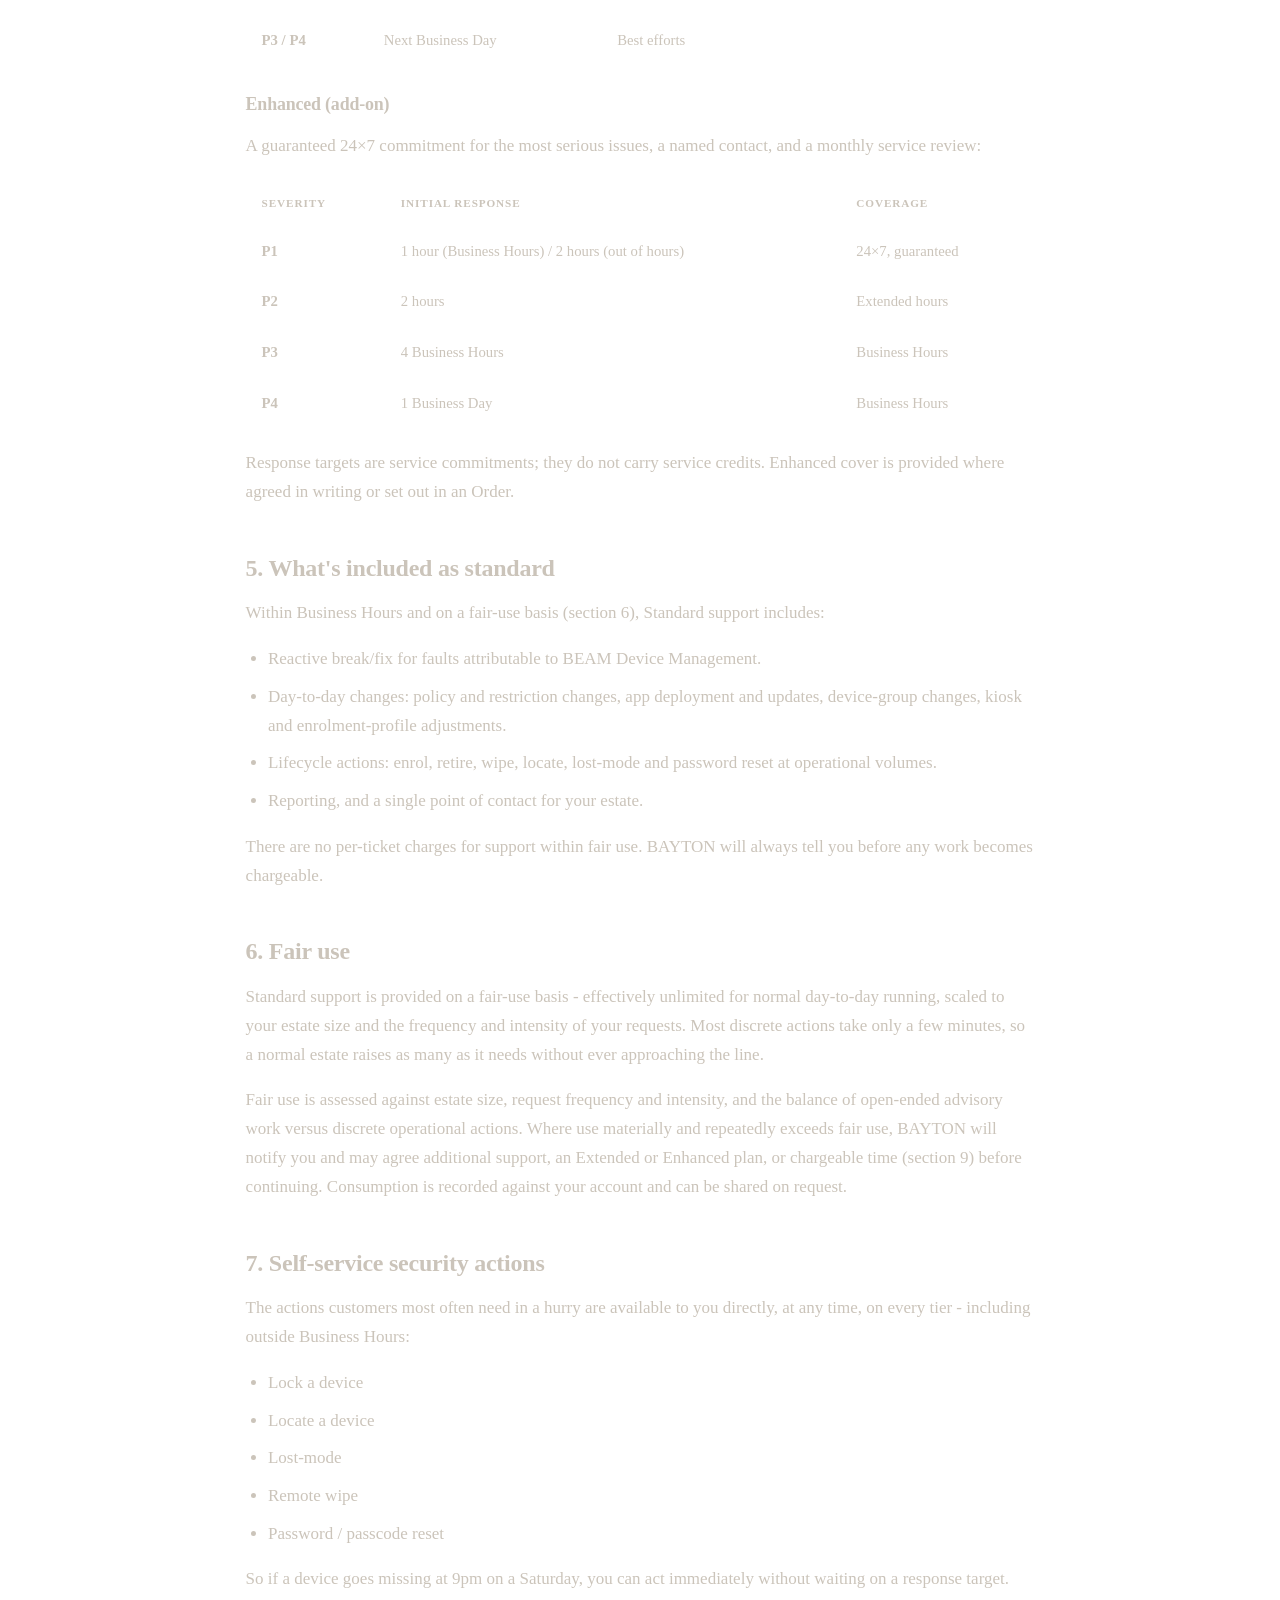
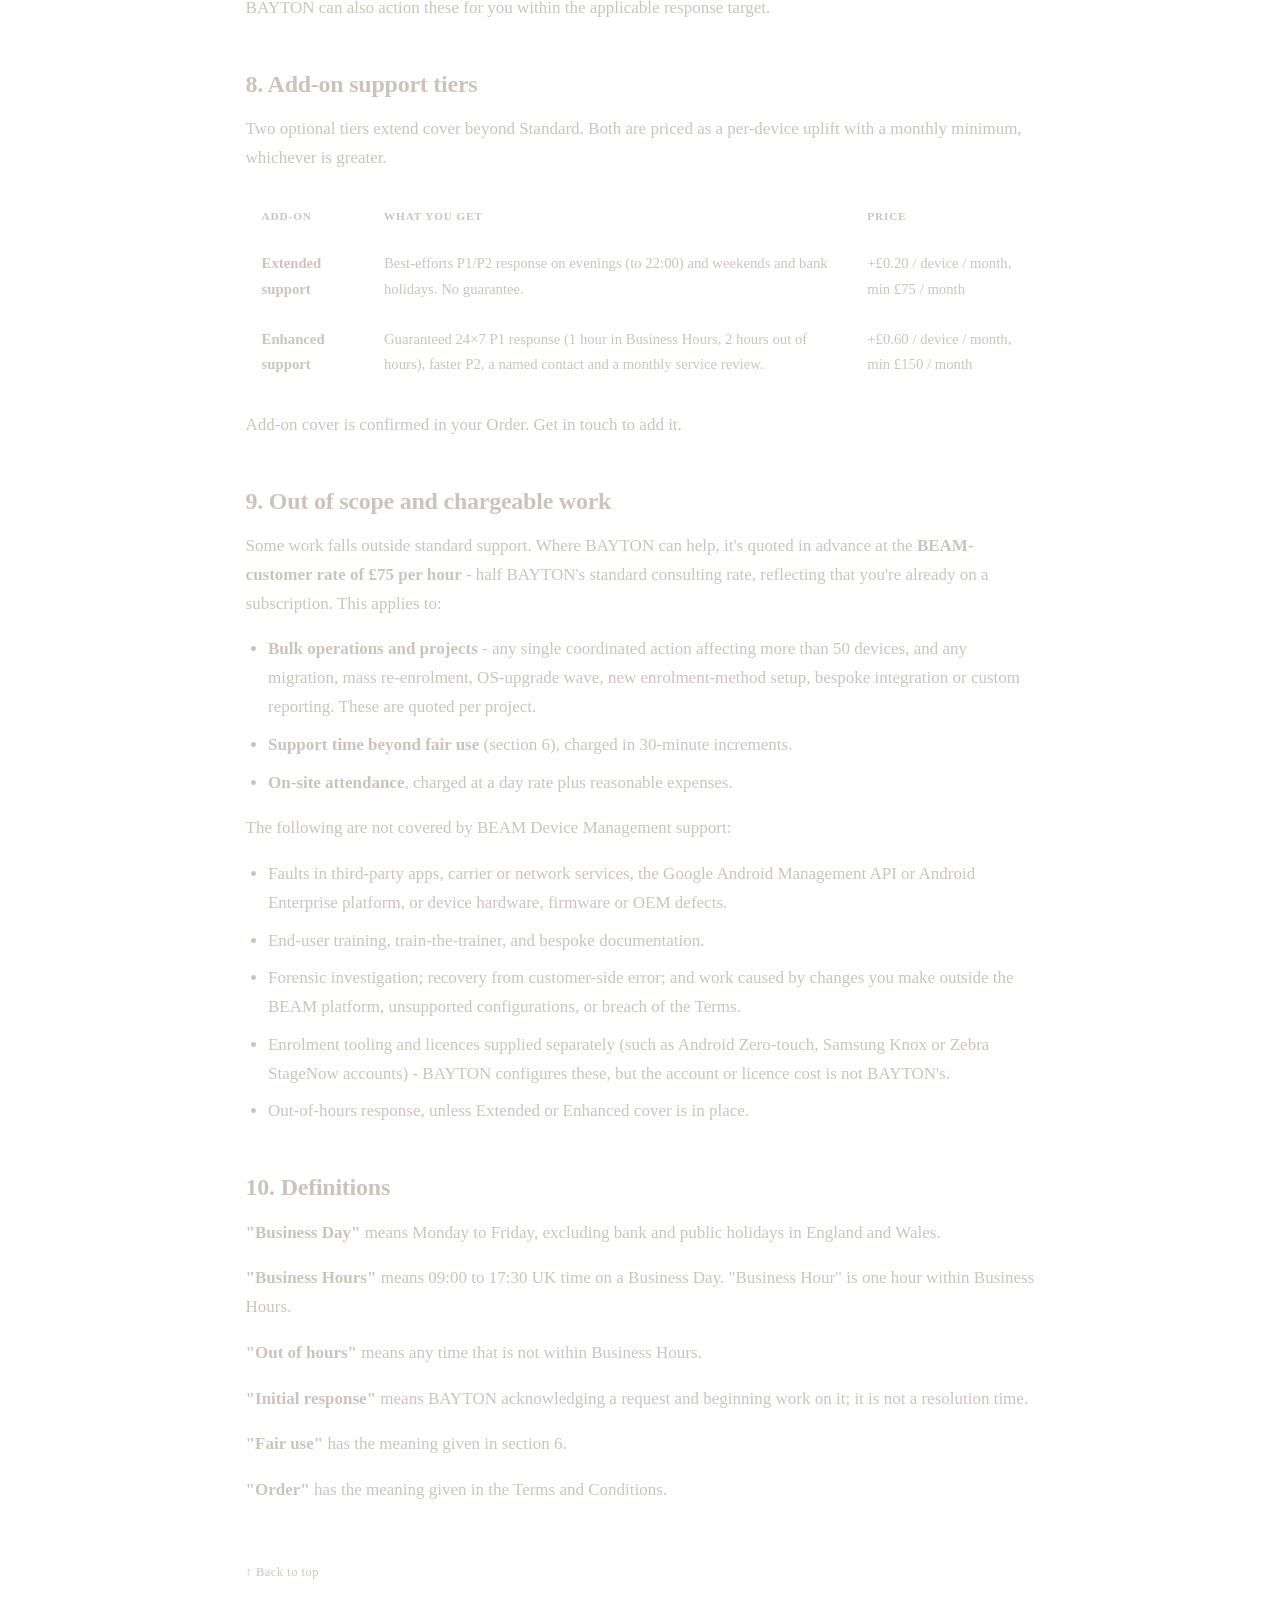
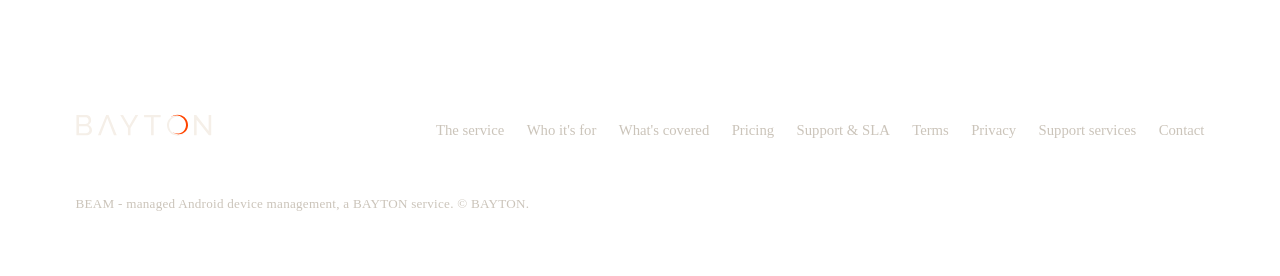
==== commit aebd72c7: "Add privacy policy and align legal pages" ====
--- a/sla/index.html
+++ b/sla/index.html
@@ -11,25 +11,25 @@
 <link rel="preconnect" href="https://cdn-styles.bayton.org" crossorigin>
 <link rel="preconnect" href="https://fonts.googleapis.com">
 <link rel="preconnect" href="https://fonts.gstatic.com" crossorigin>
-<!-- Bayton Design (shared fonts, tokens, components), pinned v1.3.0, before app CSS -->
+<!-- Bayton Design (shared fonts, tokens, components), pinned v1.4.2, before app CSS -->
 <link
   rel="stylesheet"
-  href="https://cdn-styles.bayton.org/v1.3.0/styles.css"
-  integrity="sha384-CCTD5/sA4gBE4dOzZ3yhQw6DoLGn4qk5JvulGM37DHAaNVAClff8y3aDCvL7GHB8"
+  href="https://cdn-styles.bayton.org/v1.4.2/styles.css"
+  integrity="sha384-aEfhepT+w0DjXsVY5LtIcOzoUlI6inA6gwM2Dg4GKDi04m7+74WHD/auAm15ciXb"
   crossorigin="anonymous"
 >
 <link rel="stylesheet" href="/terms.css">
 </head>
 <body id="top">
 
-<header class="nav">
-  <div class="nav-inner">
-    <a href="/" class="brand" aria-label="BEAM home">
+<header class="legal-header">
+  <div class="legal-header-inner">
+    <a href="/" class="legal-brand" aria-label="BEAM home">
       <img src="/beam-logo-light.svg" alt="BEAM">
     </a>
-    <div class="nav-right">
+    <div class="legal-header-actions">
       <a class="back" href="/">← Back to site</a>
-      <a class="button primary" href="https://bayton.org/support/">Get started</a>
+      <a class="button primary lg" href="https://bayton.org/support/">Get started</a>
     </div>
   </div>
 </header>
@@ -222,6 +222,7 @@
       <a href="/#pricing">Pricing</a>
       <a href="/sla">Support &amp; SLA</a>
       <a href="/terms">Terms</a>
+      <a href="/privacy">Privacy</a>
       <a href="https://bayton.org/support/">Support services</a>
       <a href="https://bayton.org/contact/">Contact</a>
     </nav>
@@ -242,7 +243,14 @@
       var li = document.createElement('li');
       var a = document.createElement('a');
       a.href = '#s' + m[1];
-      a.innerHTML = '<span class="n">' + m[1] + '</span>' + m[2];
+      var n = document.createElement('span');
+      n.className = 'n';
+      n.setAttribute('aria-hidden', 'true');
+      n.textContent = m[1];
+      var label = document.createElement('span');
+      label.textContent = m[2];
+      a.appendChild(n);
+      a.appendChild(label);
       li.appendChild(a);
       frag.appendChild(li);
     });
--- a/terms.css
+++ b/terms.css
@@ -12,19 +12,20 @@
   h1,h2,h3{font-family:var(--display);color:var(--ink);line-height:1.15;margin:0;letter-spacing:-.01em}
   .wrap{max-width:var(--max);margin:0 auto;padding:0 1.6rem}
 
-  /* Nav */
-  header.nav{position:sticky;top:0;z-index:40;background:rgba(19,17,16,.82);backdrop-filter:blur(14px) saturate(140%);border-bottom:1px solid var(--line)}
-  .nav-inner{max-width:var(--max);margin:0 auto;padding:.45rem 1.6rem;display:flex;align-items:center;gap:1.5rem}
-  .brand{display:flex;align-items:center;gap:.7rem}
-  .brand img{height:70px;width:auto;display:block}
-  .brand .by{font-family:var(--mono);font-size:.62rem;letter-spacing:.2em;text-transform:uppercase;color:var(--ink-faint);border-left:1px solid var(--line-2);padding-left:.7rem}
-  .nav-right{margin-left:auto;display:flex;align-items:center;gap:.4rem}
-  .nav-right a.back{font-size:.92rem;color:var(--ink-dim);padding:.5rem .8rem;border-radius:9px}
-  .nav-right a.back:hover{color:var(--ink);background:var(--surface);text-decoration:none}
-  /* Nav CTA now uses DS .button.primary. */
+  /* Legal header: shared by legal pages, separate from the marketing site header. */
+  .legal-header{position:sticky;top:0;z-index:80;min-height:var(--navh);background:color-mix(in srgb,var(--canvas) 78%,transparent);backdrop-filter:blur(14px) saturate(140%);border-bottom:1px solid var(--line)}
+  .legal-header-inner{max-width:var(--max);min-height:var(--navh);margin:0 auto;padding:0 1.6rem;display:flex;align-items:center;gap:var(--sp-4)}
+  .legal-brand{flex:none;display:inline-flex;align-items:center;min-width:0;color:var(--ink);text-decoration:none}
+  .legal-brand:hover{text-decoration:none}
+  .legal-brand img{height:70px;width:auto;display:block}
+  .legal-header-actions{margin-left:auto;display:flex;align-items:center;gap:var(--sp-1)}
+  .legal-header-actions a.back{display:inline-flex;align-items:center;min-height:40px;padding:.55rem .7rem;border-radius:var(--r-sm);color:var(--ink-dim);font-size:var(--fs-sm);font-weight:600;line-height:1.1;text-decoration:none}
+  .legal-header-actions a.back:hover{color:var(--ink);background:var(--surface);text-decoration:none}
+  /* Header CTA uses the canonical DS .button.primary.lg component. */
 
   /* Header block */
   .legal-head{padding:3.5rem 0 1.5rem;background:radial-gradient(120% 120% at 80% -20%,rgba(255,69,0,.10),transparent 55%)}
+  .legal-head .legal{padding-bottom:0}
   .eyebrow{font-family:var(--mono);font-size:.72rem;letter-spacing:.26em;text-transform:uppercase;color:var(--accent-2)}
   h1{font-size:clamp(2rem,4.5vw,3rem);font-weight:800;margin:.8rem 0 .6rem}
   .updated{font-family:var(--mono);font-size:.8rem;color:var(--ink-faint);letter-spacing:.02em}
@@ -75,8 +76,8 @@
 
   @media (max-width:640px){
     body{font-size:16px}
-    .brand img{height:48px}
-    .nav-right a.back{display:none}
+    .legal-brand img{height:48px}
+    .legal-header-actions a.back{display:none}
     .toc ol{columns:1}
   }
   @media (prefers-reduced-motion:reduce){html{scroll-behavior:auto}}
